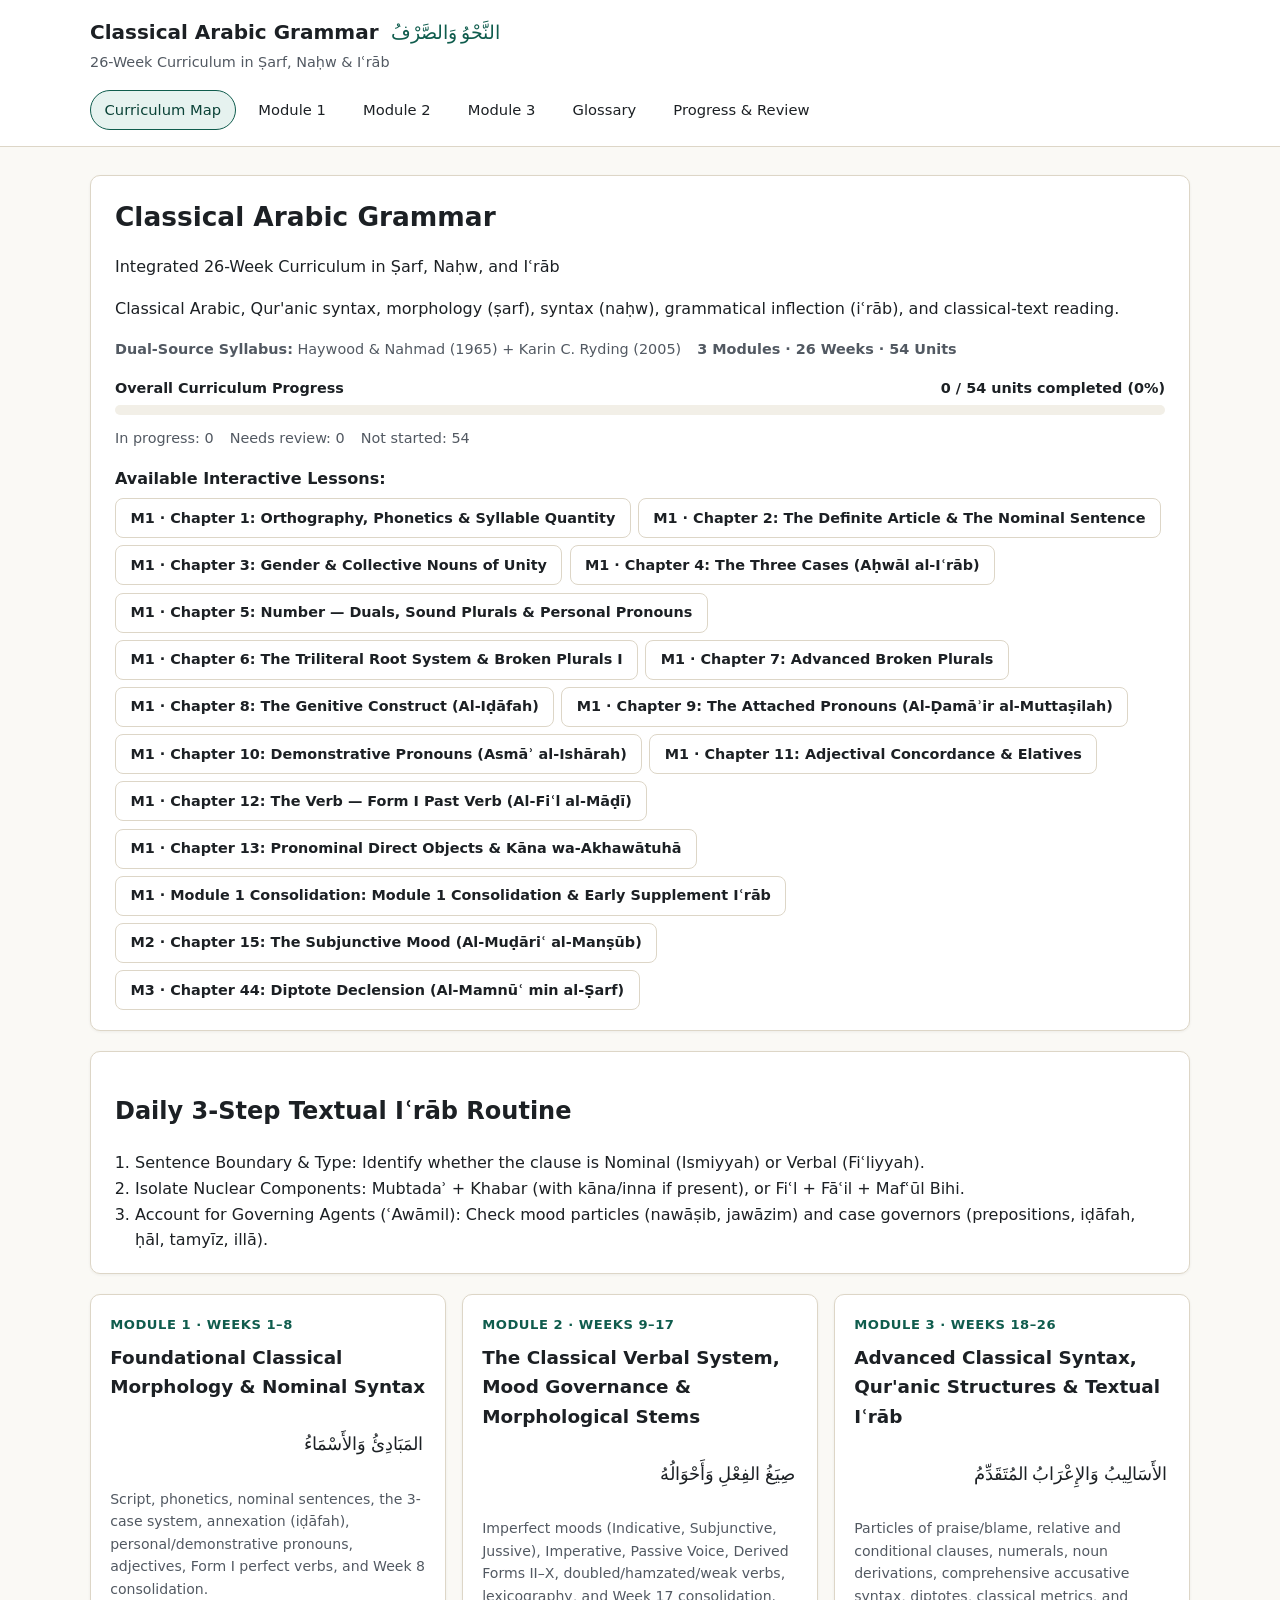
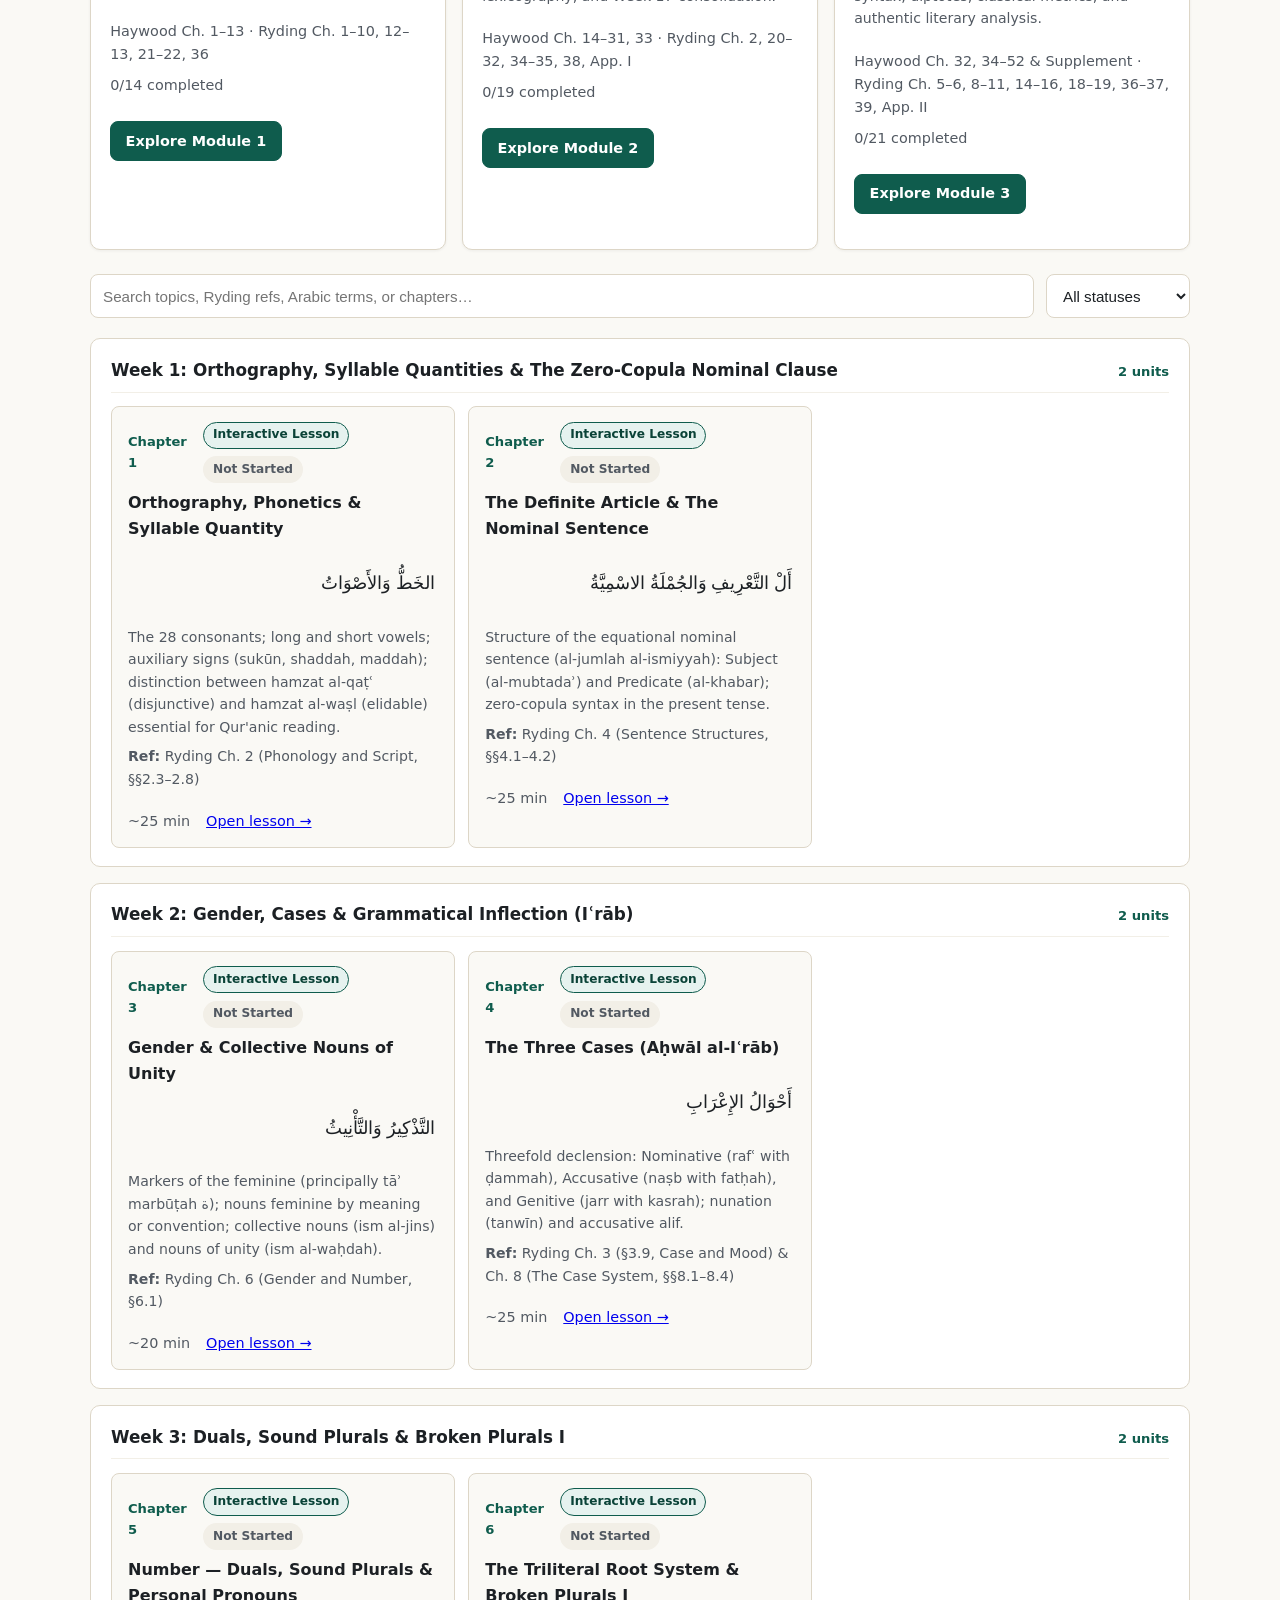
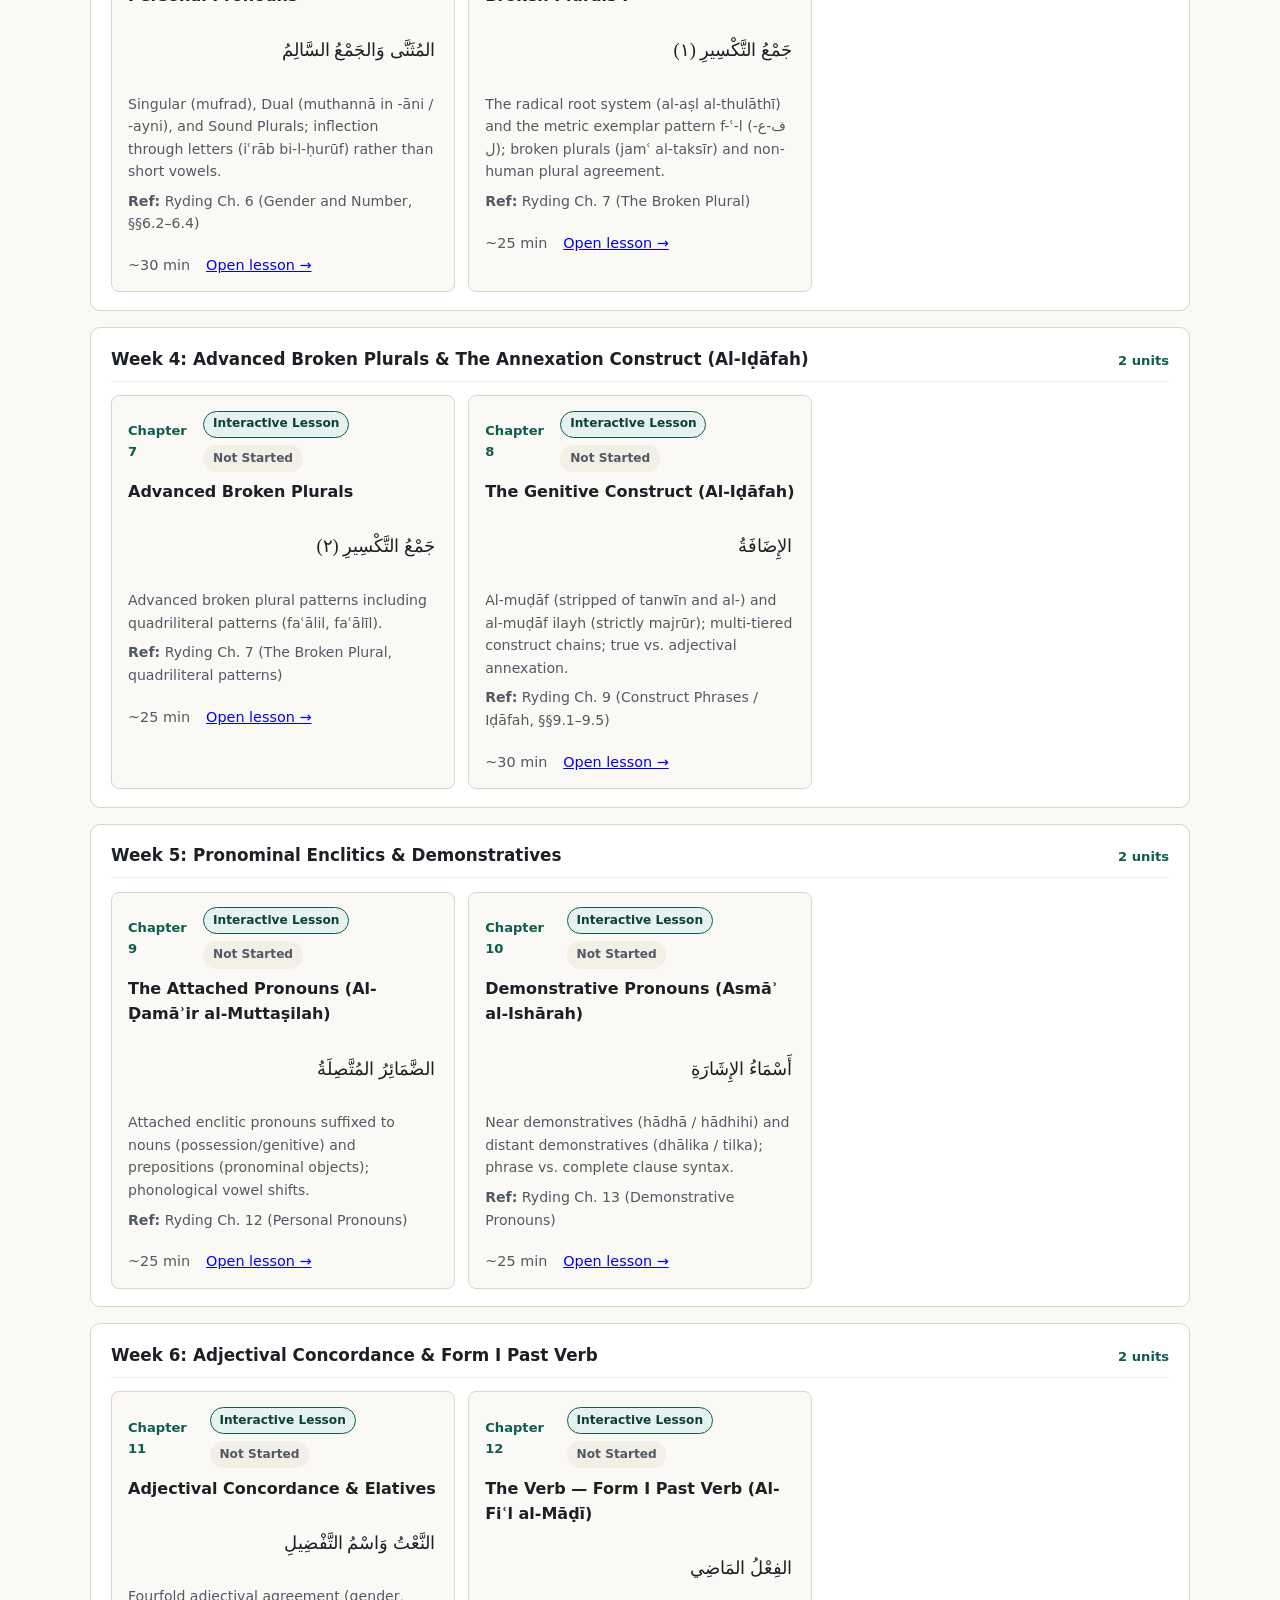
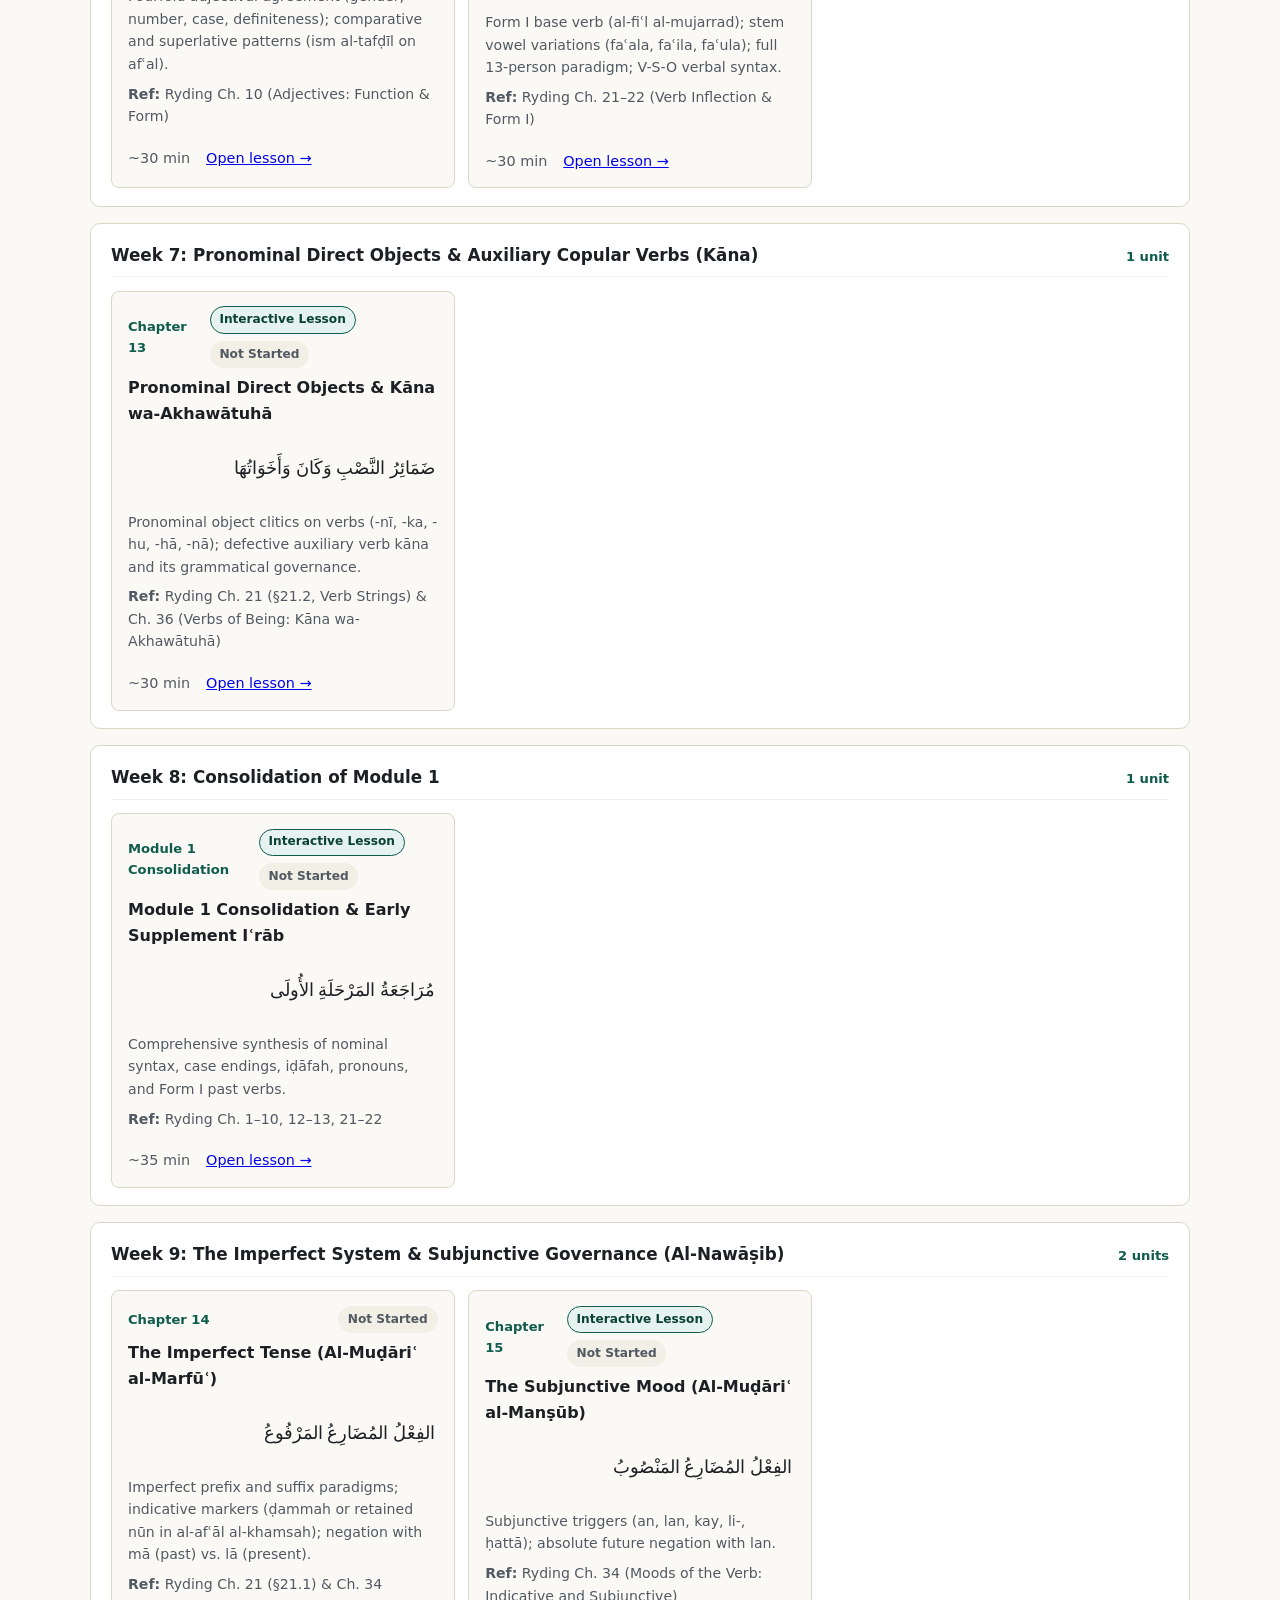
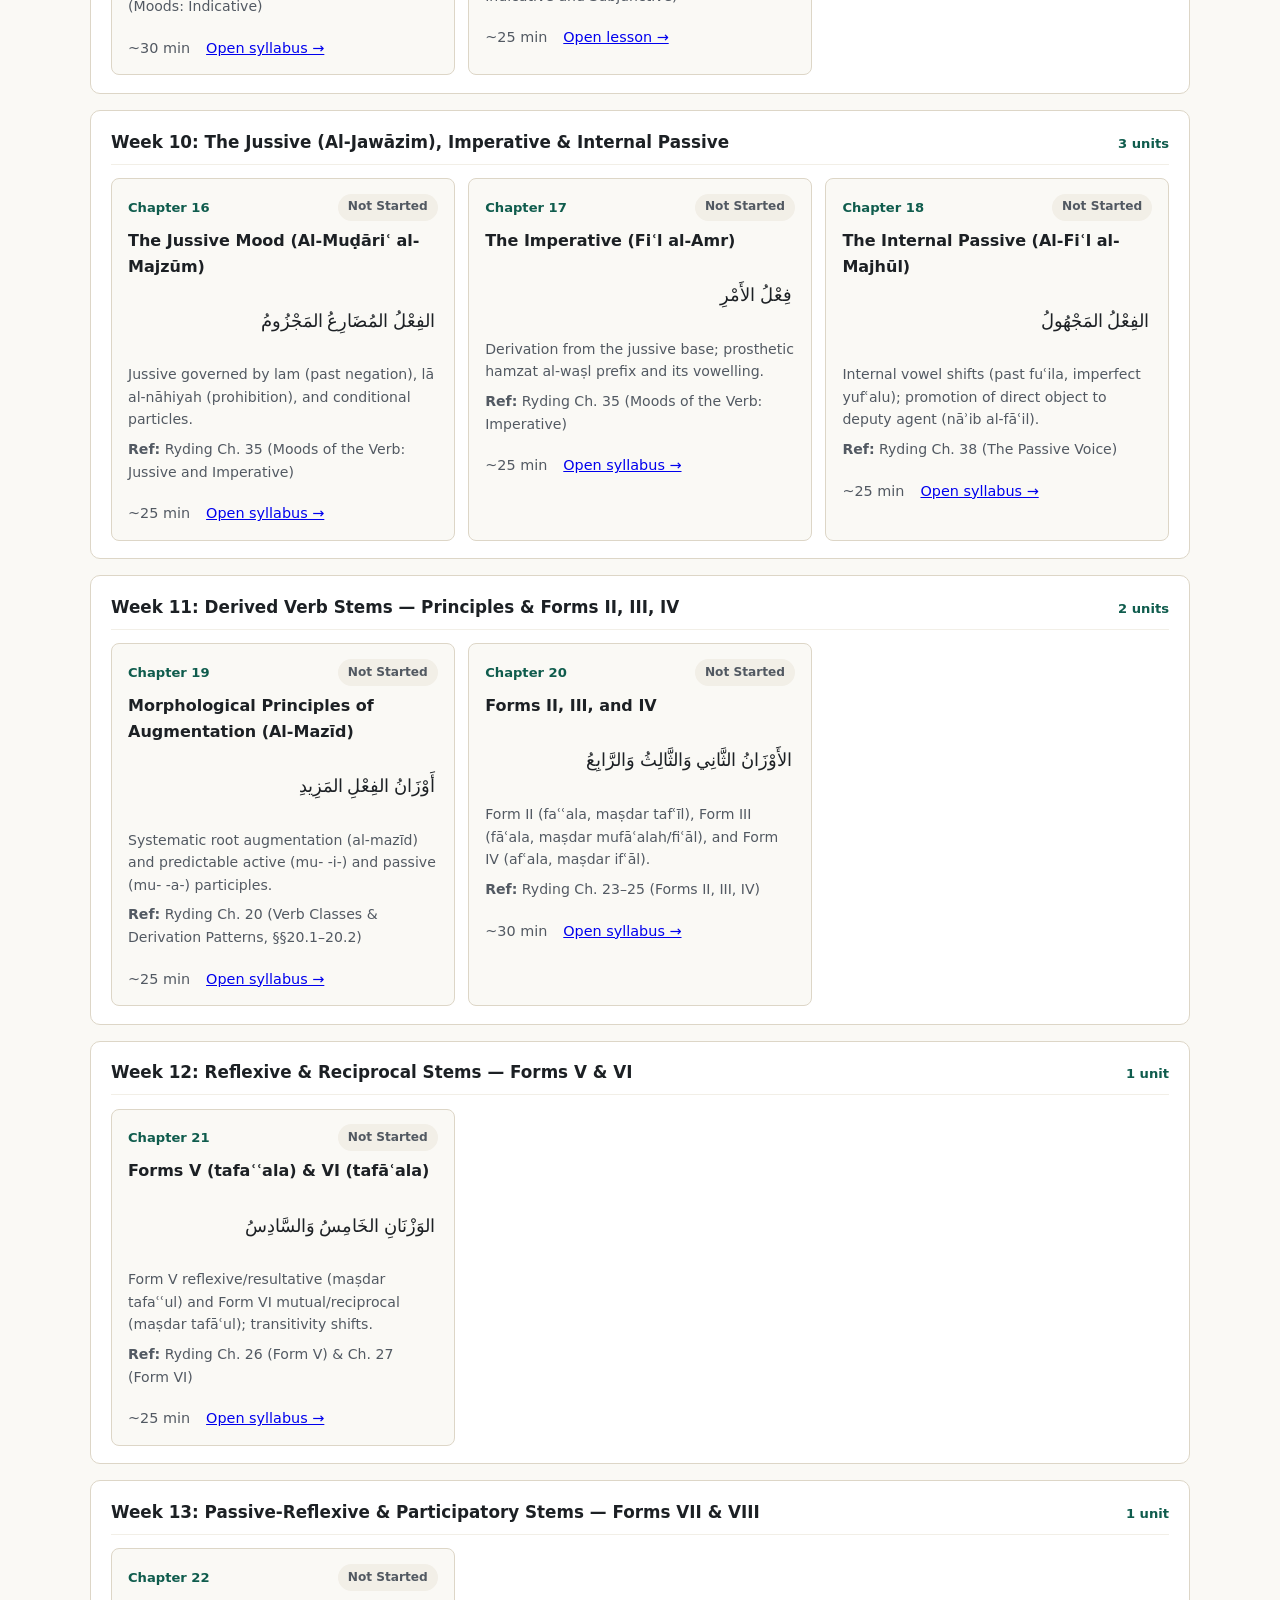
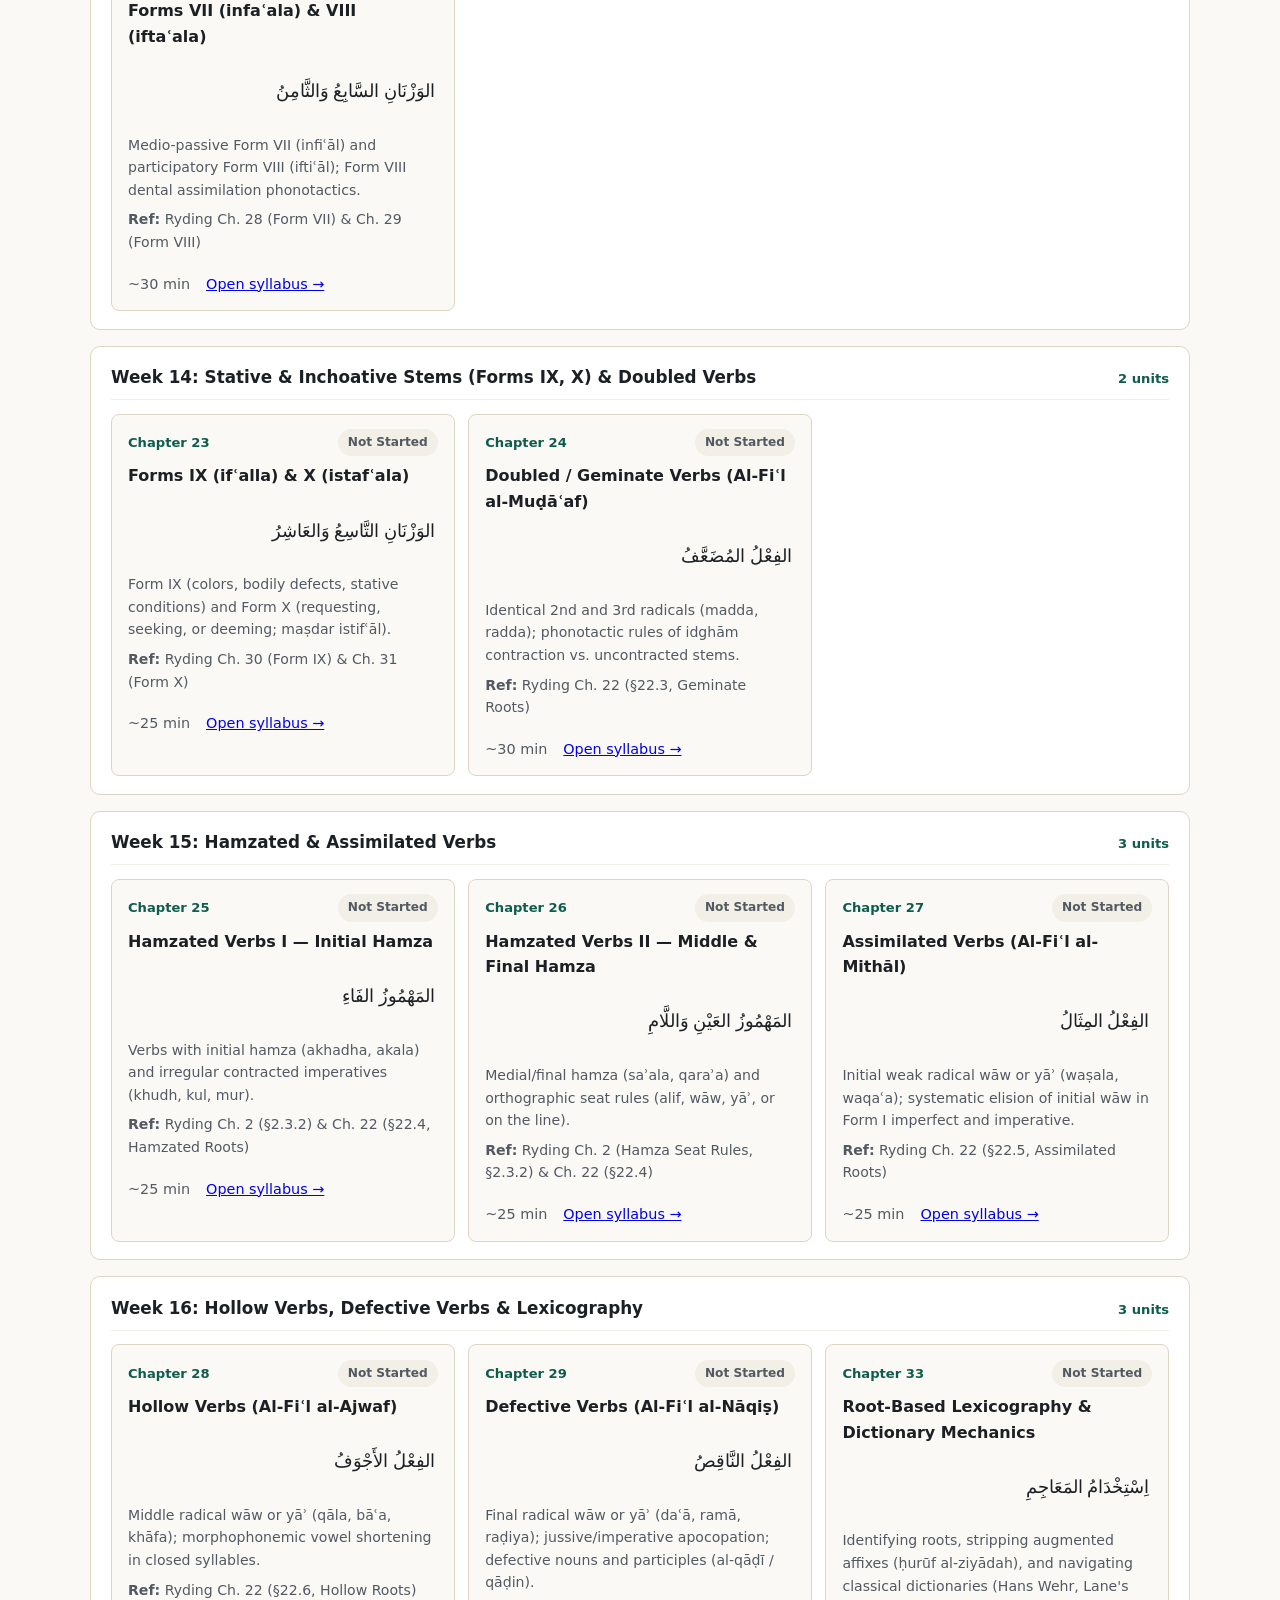
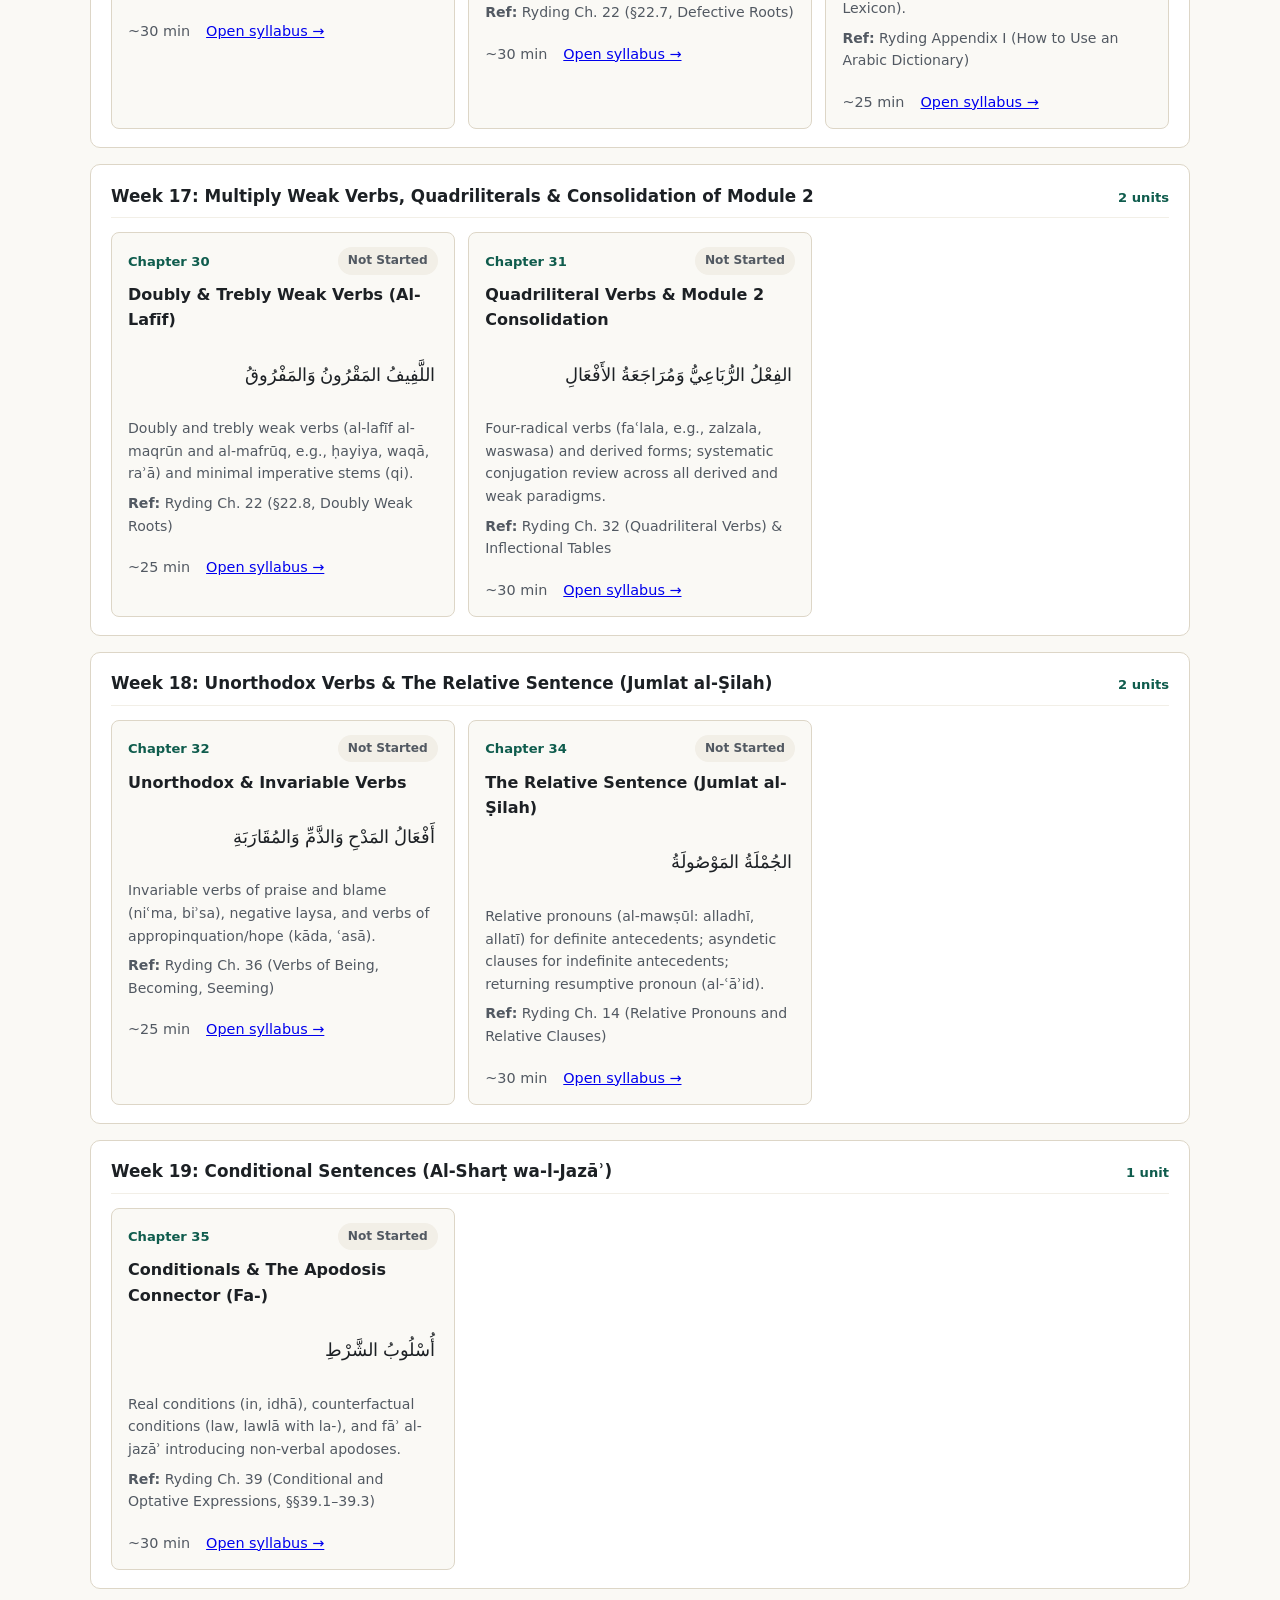
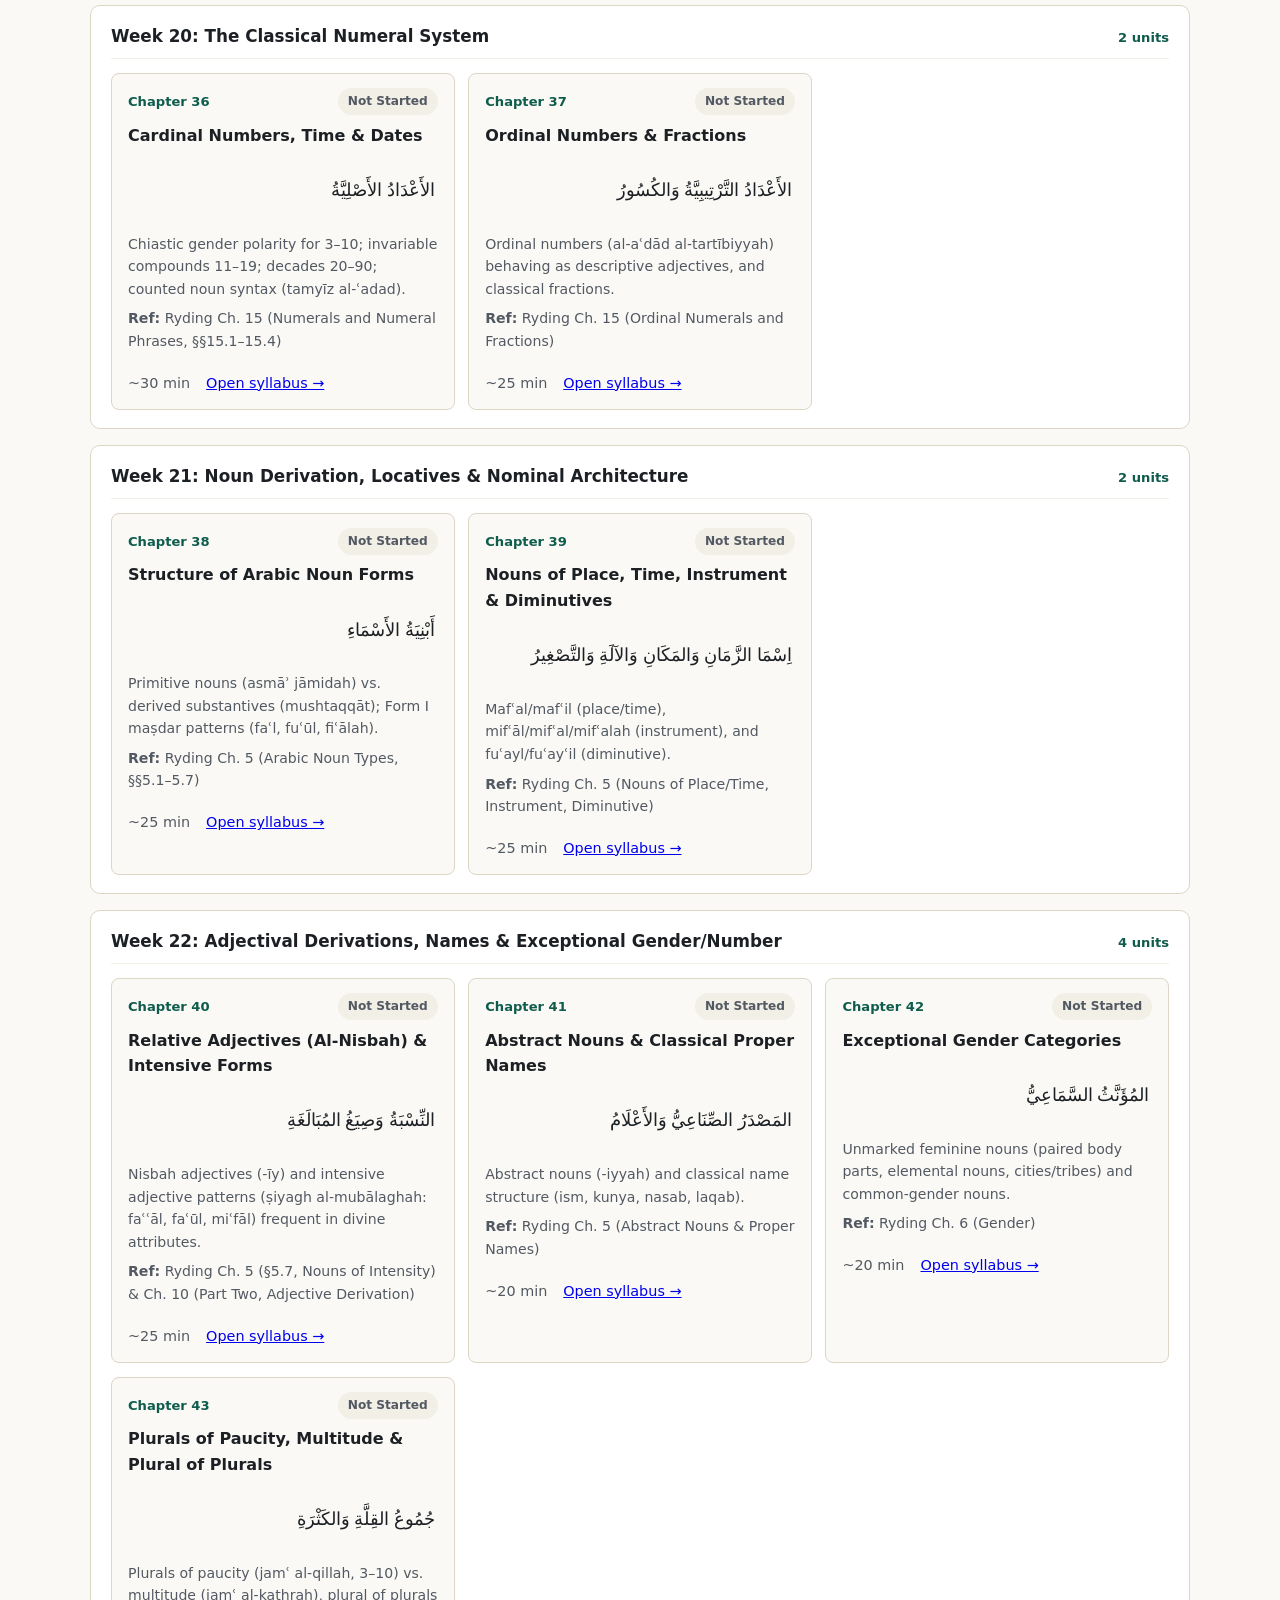
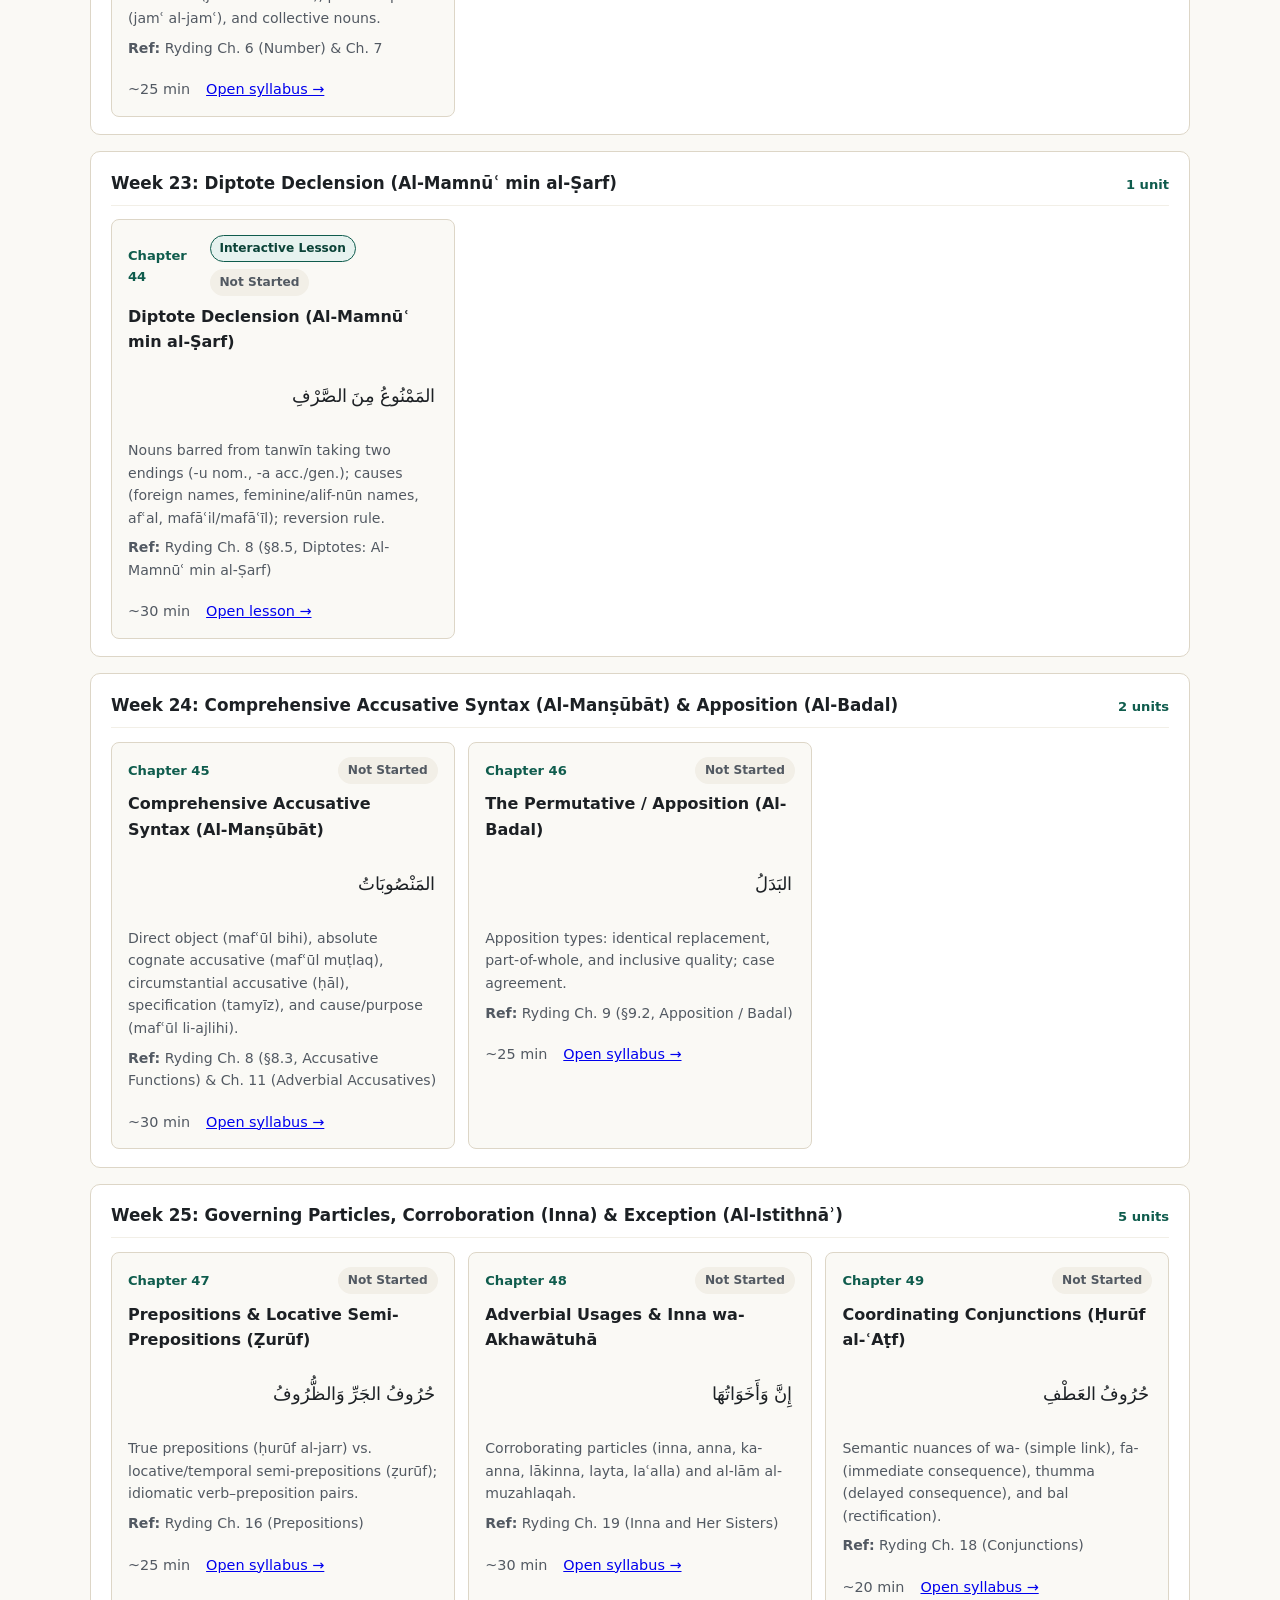
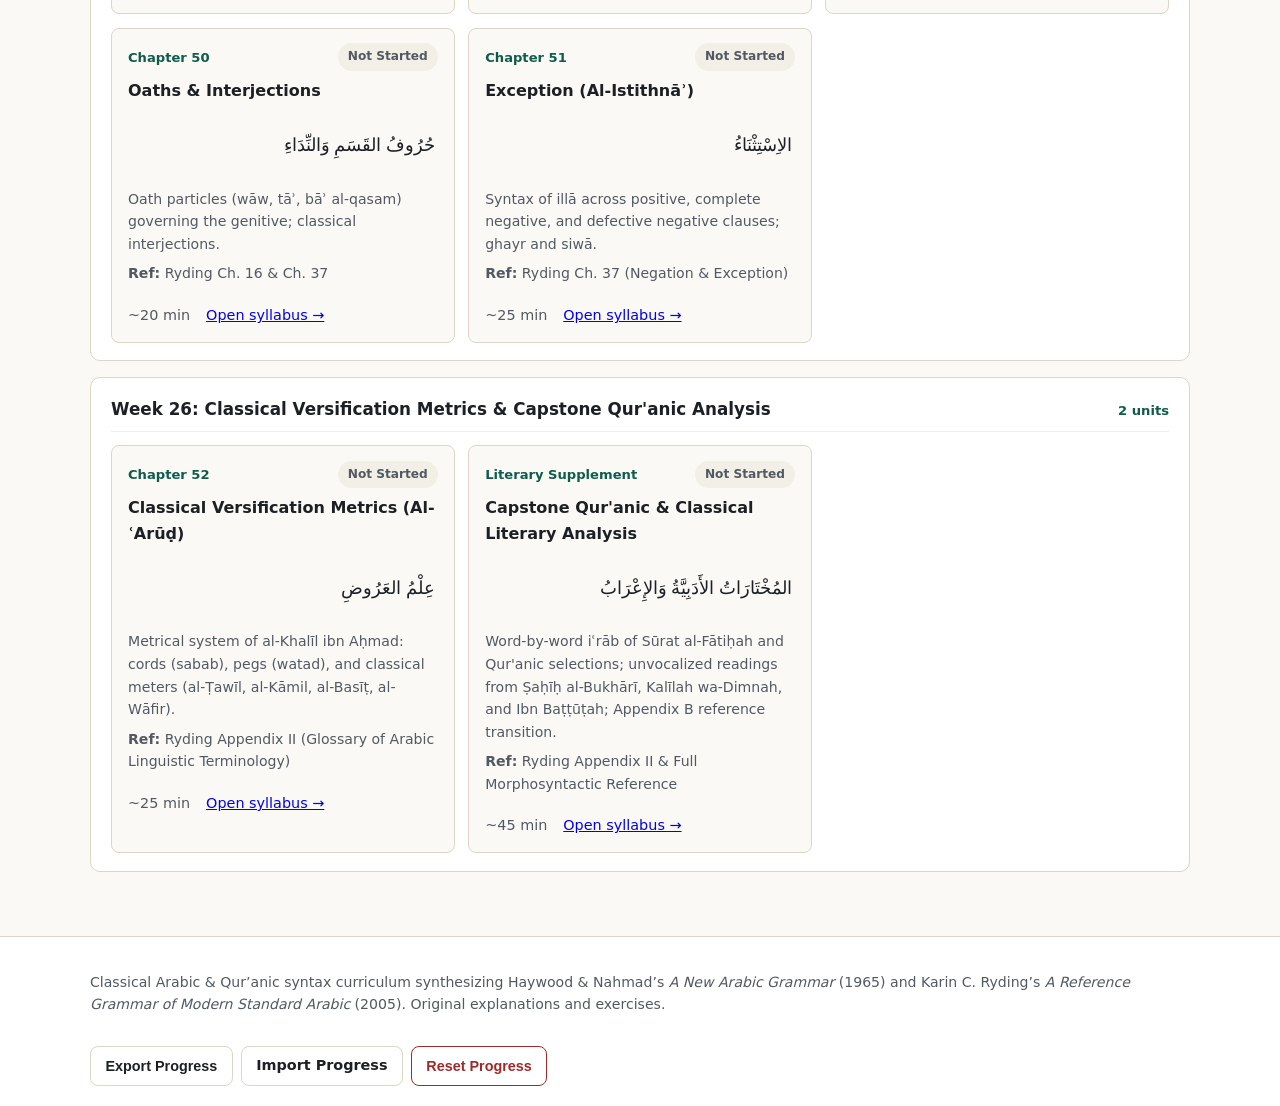
==== index.html @ e560b9fe "Initial Classical Arabic Grammar app (Phases 0-4 + Module 1 content)" ====
<!DOCTYPE html>
<html lang="en" dir="ltr">
<head>
  <meta charset="UTF-8">
  <meta name="viewport" content="width=device-width, initial-scale=1.0">
  <title>Classical Arabic Grammar — 26-Week Curriculum</title>
  <meta name="description" content="Self-paced Classical Arabic grammar curriculum in Ṣarf, Naḥw, and Iʿrāb.">
  <link rel="stylesheet" href="./css/main.css">
  <link rel="stylesheet" href="./css/arabic.css">
  <link rel="stylesheet" href="./css/responsive.css">
</head>
<body>
  <a class="skip-link" href="#main-content">Skip to main content</a>

  <header class="site-header">
    <div class="container header-inner">
      <div class="brand">
        <a href="#/" class="brand-link">
          <span class="brand-title">Classical Arabic Grammar</span>
          <span class="brand-ar" lang="ar" dir="rtl">النَّحْوُ وَالصَّرْفُ</span>
        </a>
        <p class="brand-subtitle">26-Week Curriculum in Ṣarf, Naḥw &amp; Iʿrāb</p>
      </div>

      <nav class="site-nav" aria-label="Primary navigation">
        <a href="#/" class="nav-link" data-nav="home">Curriculum Map</a>
        <a href="#/module/module-1" class="nav-link" data-nav="module-1">Module 1</a>
        <a href="#/module/module-2" class="nav-link" data-nav="module-2">Module 2</a>
        <a href="#/module/module-3" class="nav-link" data-nav="module-3">Module 3</a>
        <a href="#/glossary" class="nav-link" data-nav="glossary">Glossary</a>
        <a href="#/progress" class="nav-link" data-nav="progress">Progress &amp; Review</a>
      </nav>
    </div>
  </header>

  <main id="main-content" class="container main-content" tabindex="-1">
    <div id="app-root" aria-live="polite">
      <p class="loading-state">Loading curriculum…</p>
    </div>
  </main>

  <footer class="site-footer">
    <div class="container footer-inner">
      <p>
        Classical Arabic &amp; Qur’anic syntax curriculum synthesizing Haywood &amp; Nahmad’s
        <em>A New Arabic Grammar</em> (1965) and Karin C. Ryding’s
        <em>A Reference Grammar of Modern Standard Arabic</em> (2005). Original explanations and exercises.
      </p>
      <div class="footer-actions">
        <button type="button" id="export-progress-btn" class="btn btn-secondary">Export Progress</button>
        <label class="btn btn-secondary file-label">
          Import Progress
          <input type="file" id="import-progress-input" accept="application/json" hidden>
        </label>
        <button type="button" id="reset-progress-btn" class="btn btn-danger-outline">Reset Progress</button>
      </div>
    </div>
  </footer>

  <script type="module" src="./js/app.js"></script>
</body>
</html>
---- css/main.css ----
:root {
  --bg: #faf9f5;
  --surface: #ffffff;
  --surface-muted: #f2efe7;
  --text: #1c2024;
  --text-muted: #525962;
  --border: #ddd6c7;
  --accent: #0f5c4d;
  --accent-strong: #0a4237;
  --accent-soft: #e6f2ef;
  --warn: #8a5300;
  --warn-soft: #fef3dc;
  --danger: #9e2a2b;
  --danger-soft: #fbeaea;
  --radius: 10px;
  --shadow: 0 1px 3px rgba(28, 32, 36, 0.06);
  --font-sans: system-ui, -apple-system, "Segoe UI", Roboto, "Helvetica Neue", Arial, sans-serif;
}

*,
*::before,
*::after {
  box-sizing: border-box;
}

body {
  margin: 0;
  font-family: var(--font-sans);
  background: var(--bg);
  color: var(--text);
  line-height: 1.6;
}

.skip-link {
  position: absolute;
  inset-inline-start: -9999px;
  top: 0;
  background: var(--accent);
  color: #fff;
  padding: 0.6rem 1rem;
  z-index: 100;
}

.skip-link:focus {
  inset-inline-start: 0.75rem;
  top: 0.75rem;
}

:focus-visible {
  outline: 3px solid var(--accent);
  outline-offset: 2px;
}

.container {
  width: min(1100px, 100% - 2rem);
  margin-inline: auto;
}

.site-header {
  background: var(--surface);
  border-bottom: 1px solid var(--border);
  padding-block: 1rem;
}

.header-inner {
  display: flex;
  flex-wrap: wrap;
  align-items: center;
  justify-content: space-between;
  gap: 1rem;
}

.brand-link {
  display: inline-flex;
  align-items: baseline;
  gap: 0.75rem;
  text-decoration: none;
  color: inherit;
}

.brand-title {
  font-size: 1.25rem;
  font-weight: 700;
}

.brand-subtitle {
  margin: 0.15rem 0 0;
  font-size: 0.9rem;
  color: var(--text-muted);
}

.site-nav {
  display: flex;
  flex-wrap: wrap;
  gap: 0.5rem;
}

.nav-link {
  text-decoration: none;
  color: var(--text);
  padding: 0.45rem 0.85rem;
  border-radius: 999px;
  font-size: 0.92rem;
  font-weight: 500;
  border: 1px solid transparent;
}

.nav-link:hover {
  background: var(--surface-muted);
}

.nav-link.is-active {
  background: var(--accent-soft);
  color: var(--accent-strong);
  border-color: var(--accent);
}

.main-content {
  padding-block: 1.75rem 3rem;
  min-height: 70vh;
}

.panel {
  background: var(--surface);
  border: 1px solid var(--border);
  border-radius: var(--radius);
  padding: 1.25rem 1.5rem;
  box-shadow: var(--shadow);
  margin-bottom: 1.25rem;
}

.hero-panel h1 {
  margin-top: 0;
  margin-bottom: 0.35rem;
  font-size: 1.65rem;
}

.meta-row {
  display: flex;
  flex-wrap: wrap;
  gap: 0.5rem 1rem;
  font-size: 0.9rem;
  color: var(--text-muted);
  margin-top: 0.75rem;
}

.progress-bar-wrap {
  margin-top: 1rem;
}

.progress-label {
  display: flex;
  justify-content: space-between;
  font-size: 0.9rem;
  font-weight: 600;
  margin-bottom: 0.35rem;
}

.progress-track {
  height: 10px;
  background: var(--surface-muted);
  border-radius: 999px;
  overflow: hidden;
}

.progress-fill {
  height: 100%;
  background: var(--accent);
  width: 0%;
  transition: width 0.25s ease;
}

.filter-bar {
  display: flex;
  flex-wrap: wrap;
  gap: 0.75rem;
  align-items: center;
  margin-bottom: 1.25rem;
}

.search-input,
.select-input {
  padding: 0.5rem 0.75rem;
  border: 1px solid var(--border);
  border-radius: 8px;
  background: var(--surface);
  color: var(--text);
  font-size: 0.95rem;
  min-height: 44px;
}

.search-input {
  flex: 1 1 240px;
}

.modules-grid {
  display: grid;
  grid-template-columns: repeat(3, 1fr);
  gap: 1rem;
  margin-bottom: 1.5rem;
}

.module-card {
  background: var(--surface);
  border: 1px solid var(--border);
  border-radius: var(--radius);
  padding: 1.2rem;
  box-shadow: var(--shadow);
  display: flex;
  flex-direction: column;
  gap: 0.5rem;
}

.module-card h2 {
  margin: 0;
  font-size: 1.15rem;
}

.module-kicker {
  font-size: 0.82rem;
  font-weight: 700;
  text-transform: uppercase;
  letter-spacing: 0.04em;
  color: var(--accent);
}

.week-section {
  background: var(--surface);
  border: 1px solid var(--border);
  border-radius: var(--radius);
  padding: 1.1rem 1.25rem;
  margin-bottom: 1rem;
}

.week-header {
  display: flex;
  flex-wrap: wrap;
  justify-content: space-between;
  align-items: baseline;
  gap: 0.5rem;
  border-bottom: 1px solid var(--surface-muted);
  padding-bottom: 0.5rem;
  margin-bottom: 0.85rem;
}

.week-header h3 {
  margin: 0;
  font-size: 1.05rem;
}

.chapters-list {
  display: grid;
  grid-template-columns: repeat(auto-fill, minmax(280px, 1fr));
  gap: 0.85rem;
}

.chapter-card {
  border: 1px solid var(--border);
  border-radius: 8px;
  padding: 0.9rem 1rem;
  background: var(--bg);
  display: flex;
  flex-direction: column;
  gap: 0.45rem;
}

.chapter-card-top {
  display: flex;
  justify-content: space-between;
  align-items: center;
  gap: 0.5rem;
}

.chapter-num {
  font-size: 0.82rem;
  font-weight: 700;
  color: var(--accent);
}

.chapter-title {
  margin: 0;
  font-size: 1rem;
  font-weight: 600;
}

.chapter-title a {
  color: inherit;
  text-decoration: none;
}

.chapter-title a:hover {
  text-decoration: underline;
}

.chapter-focus {
  margin: 0;
  font-size: 0.88rem;
  color: var(--text-muted);
}

.badge {
  display: inline-block;
  font-size: 0.76rem;
  font-weight: 600;
  padding: 0.18rem 0.55rem;
  border-radius: 999px;
  border: 1px solid transparent;
}

.badge-not-started {
  background: var(--surface-muted);
  color: var(--text-muted);
}

.badge-in-progress {
  background: var(--warn-soft);
  color: var(--warn);
}

.badge-completed {
  background: var(--accent-soft);
  color: var(--accent-strong);
}

.badge-needs-review {
  background: var(--danger-soft);
  color: var(--danger);
}

.badge-pending {
  background: var(--warn-soft);
  color: var(--warn);
}

.badge-lesson {
  background: var(--accent-soft);
  color: var(--accent-strong);
  border-color: var(--accent);
}

.lesson-shell {
  display: grid;
  gap: 1rem;
}

.lesson-block h2,
.lesson-block h3 {
  margin-top: 0;
  margin-bottom: 0.45rem;
}

.rule-card {
  border: 1px solid var(--accent);
  border-inline-start: 4px solid var(--accent);
  background: var(--accent-soft);
  border-radius: 8px;
  padding: 0.9rem 1rem;
}

.rule-card p {
  margin: 0.4rem 0 0;
}

.example-card {
  border: 1px solid var(--border);
  background: var(--bg);
  border-radius: 8px;
  padding: 0.95rem 1rem;
}

.reveal-controls {
  display: flex;
  flex-wrap: wrap;
  gap: 0.5rem;
  margin-top: 0.5rem;
}

.reveal-panel {
  margin-top: 0.65rem;
  padding: 0.65rem 0.85rem;
  background: var(--surface);
  border: 1px solid var(--border);
  border-radius: 6px;
}

.reveal-panel p {
  margin: 0.25rem 0;
}

.callout {
  padding: 0.85rem 1rem;
  border-radius: 8px;
  border-inline-start: 4px solid var(--accent);
  background: var(--surface-muted);
}

.callout-warning {
  border-inline-start-color: var(--warn);
  background: var(--warn-soft);
}

.callout h3,
.callout h4 {
  margin: 0 0 0.3rem;
}

.callout p {
  margin: 0;
}

.table-wrap {
  overflow-x: auto;
}

.grammar-table {
  width: 100%;
  border-collapse: collapse;
  font-size: 0.94rem;
}

.grammar-table th,
.grammar-table td {
  border: 1px solid var(--border);
  padding: 0.55rem 0.7rem;
  text-align: start;
}

.grammar-table th {
  background: var(--surface-muted);
  font-weight: 600;
}

.table-ar {
  font-family: var(--font-arabic);
  font-size: 1.25rem;
  line-height: 1.8;
}

.glossary-grid {
  display: grid;
  grid-template-columns: repeat(auto-fill, minmax(300px, 1fr));
  gap: 1rem;
}

.exercise-card {
  border: 1px solid var(--border);
  border-radius: 8px;
  padding: 1rem;
  background: var(--bg);
  display: grid;
  gap: 0.65rem;
}

.choices-list {
  display: grid;
  gap: 0.45rem;
}

.choice-item {
  display: flex;
  align-items: center;
  gap: 0.6rem;
  padding: 0.55rem 0.75rem;
  border: 1px solid var(--border);
  border-radius: 8px;
  background: var(--surface);
  cursor: pointer;
  min-height: 44px;
}

.choice-item:has(input:checked) {
  border-color: var(--accent);
  background: var(--accent-soft);
}

.matching-grid {
  display: grid;
  gap: 0.55rem;
}

.matching-row {
  display: flex;
  flex-wrap: wrap;
  align-items: center;
  justify-content: space-between;
  gap: 0.6rem;
  padding: 0.5rem 0.75rem;
  background: var(--surface);
  border: 1px solid var(--border);
  border-radius: 8px;
}

.matching-left {
  font-weight: 600;
  font-size: 1.1rem;
}

.word-order-wrap {
  display: grid;
  gap: 0.65rem;
}

.word-order-zone,
.word-order-bank {
  display: flex;
  flex-wrap: wrap;
  gap: 0.5rem;
  min-height: 52px;
  padding: 0.65rem;
  border-radius: 8px;
  border: 1px dashed var(--border);
  background: var(--surface);
  align-items: center;
}

.token-chip {
  font-family: var(--font-arabic);
  font-size: 1.35rem;
  line-height: 1.6;
  padding: 0.3rem 0.85rem;
  border-radius: 8px;
  border: 1px solid var(--accent);
  background: var(--surface);
  color: var(--text);
  cursor: pointer;
  min-height: 44px;
}

.token-chosen {
  background: var(--accent-soft);
  color: var(--accent-strong);
}

.feedback-box {
  padding: 0.85rem 1rem;
  border-radius: 8px;
  border: 1px solid var(--border);
}

.feedback-correct {
  background: var(--accent-soft);
  border-inline-start: 4px solid var(--accent);
}

.feedback-incorrect {
  background: var(--danger-soft);
  border-inline-start: 4px solid var(--danger);
}

.feedback-status {
  margin: 0 0 0.35rem;
}

.review-list {
  list-style: none;
  margin: 0.75rem 0 0;
  padding: 0;
  display: grid;
  gap: 0.65rem;
}

.review-item {
  display: flex;
  flex-wrap: wrap;
  align-items: center;
  justify-content: space-between;
  gap: 0.75rem;
  padding: 0.75rem 1rem;
  border: 1px solid var(--border);
  border-radius: 8px;
  background: var(--bg);
}

.btn {
  display: inline-flex;
  align-items: center;
  justify-content: center;
  gap: 0.4rem;
  min-height: 40px;
  padding: 0.45rem 0.9rem;
  border-radius: 8px;
  font-size: 0.9rem;
  font-weight: 600;
  cursor: pointer;
  text-decoration: none;
  border: 1px solid var(--border);
  background: var(--surface);
  color: var(--text);
}

.btn-primary {
  background: var(--accent);
  color: #fff;
  border-color: var(--accent);
}

.btn-primary:hover {
  background: var(--accent-strong);
}

.btn-secondary:hover {
  background: var(--surface-muted);
}

.btn-danger-outline {
  color: var(--danger);
  border-color: var(--danger);
}

.btn-danger-outline:hover {
  background: var(--danger-soft);
}

.detail-grid {
  display: grid;
  gap: 1rem;
}

.rules-list {
  margin: 0.5rem 0 0;
  padding-inline-start: 1.25rem;
}

.prereq-list {
  display: flex;
  flex-wrap: wrap;
  gap: 0.45rem;
}

.notice {
  padding: 0.75rem 1rem;
  border-radius: 8px;
  border-inline-start: 4px solid var(--warn);
  background: var(--warn-soft);
  color: var(--text);
  font-size: 0.9rem;
  margin-bottom: 1rem;
}

.site-footer {
  border-top: 1px solid var(--border);
  background: var(--surface);
  padding-block: 1.25rem;
  font-size: 0.88rem;
  color: var(--text-muted);
}

.footer-inner {
  display: flex;
  flex-wrap: wrap;
  justify-content: space-between;
  align-items: center;
  gap: 1rem;
}

.footer-actions {
  display: flex;
  flex-wrap: wrap;
  gap: 0.5rem;
}

@media (prefers-reduced-motion: reduce) {
  .progress-fill {
    transition: none;
  }
}
---- css/arabic.css ----
:root {
  --font-arabic: "Amiri", "Noto Naskh Arabic", "Scheherazade New", "Traditional Arabic", serif;
}

[lang="ar"] {
  font-family: var(--font-arabic);
  direction: rtl;
  unicode-bidi: isolate;
}

.brand-ar {
  font-size: 1.2rem;
  color: var(--accent);
  line-height: 1.6;
}

.arabic-heading {
  font-size: 1.45rem;
  line-height: 2;
  color: var(--accent-strong);
  margin: 0.2rem 0 0;
}

.arabic-inline {
  font-size: 1.15em;
  line-height: 1.8;
  padding-inline: 0.15em;
}

.arabic-example {
  font-size: 1.55rem;
  line-height: 2.15;
  padding: 0.75rem 1rem;
  background: var(--surface-muted);
  border-inline-start: 4px solid var(--accent);
  border-radius: 6px;
  margin-block: 0.75rem;
}
---- css/responsive.css ----
@media (max-width: 900px) {
  .modules-grid {
    grid-template-columns: 1fr;
  }
}

@media (max-width: 640px) {
  .container {
    width: min(100% - 1.25rem, 1100px);
  }

  .panel {
    padding: 1rem;
  }

  .chapters-list {
    grid-template-columns: 1fr;
  }

  .site-nav {
    width: 100%;
  }

  .nav-link {
    flex: 1 1 auto;
    text-align: center;
  }
}
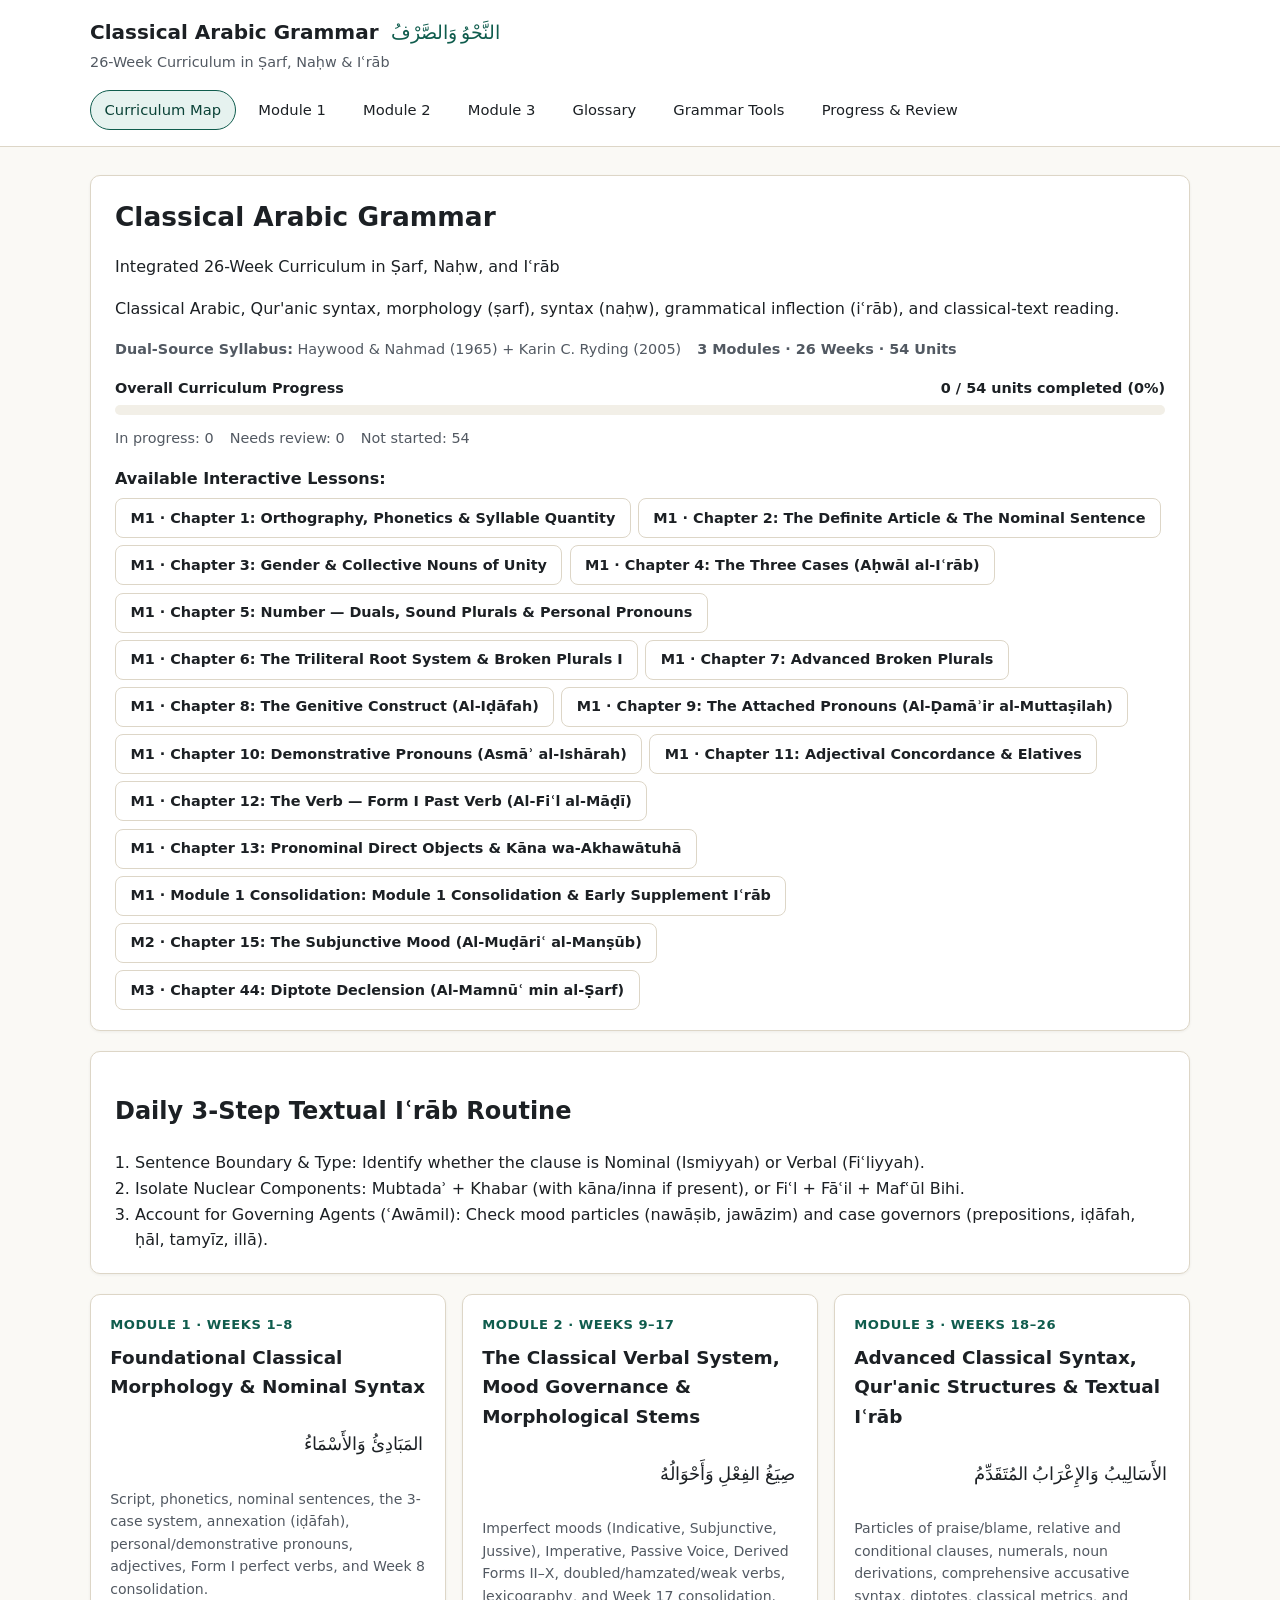
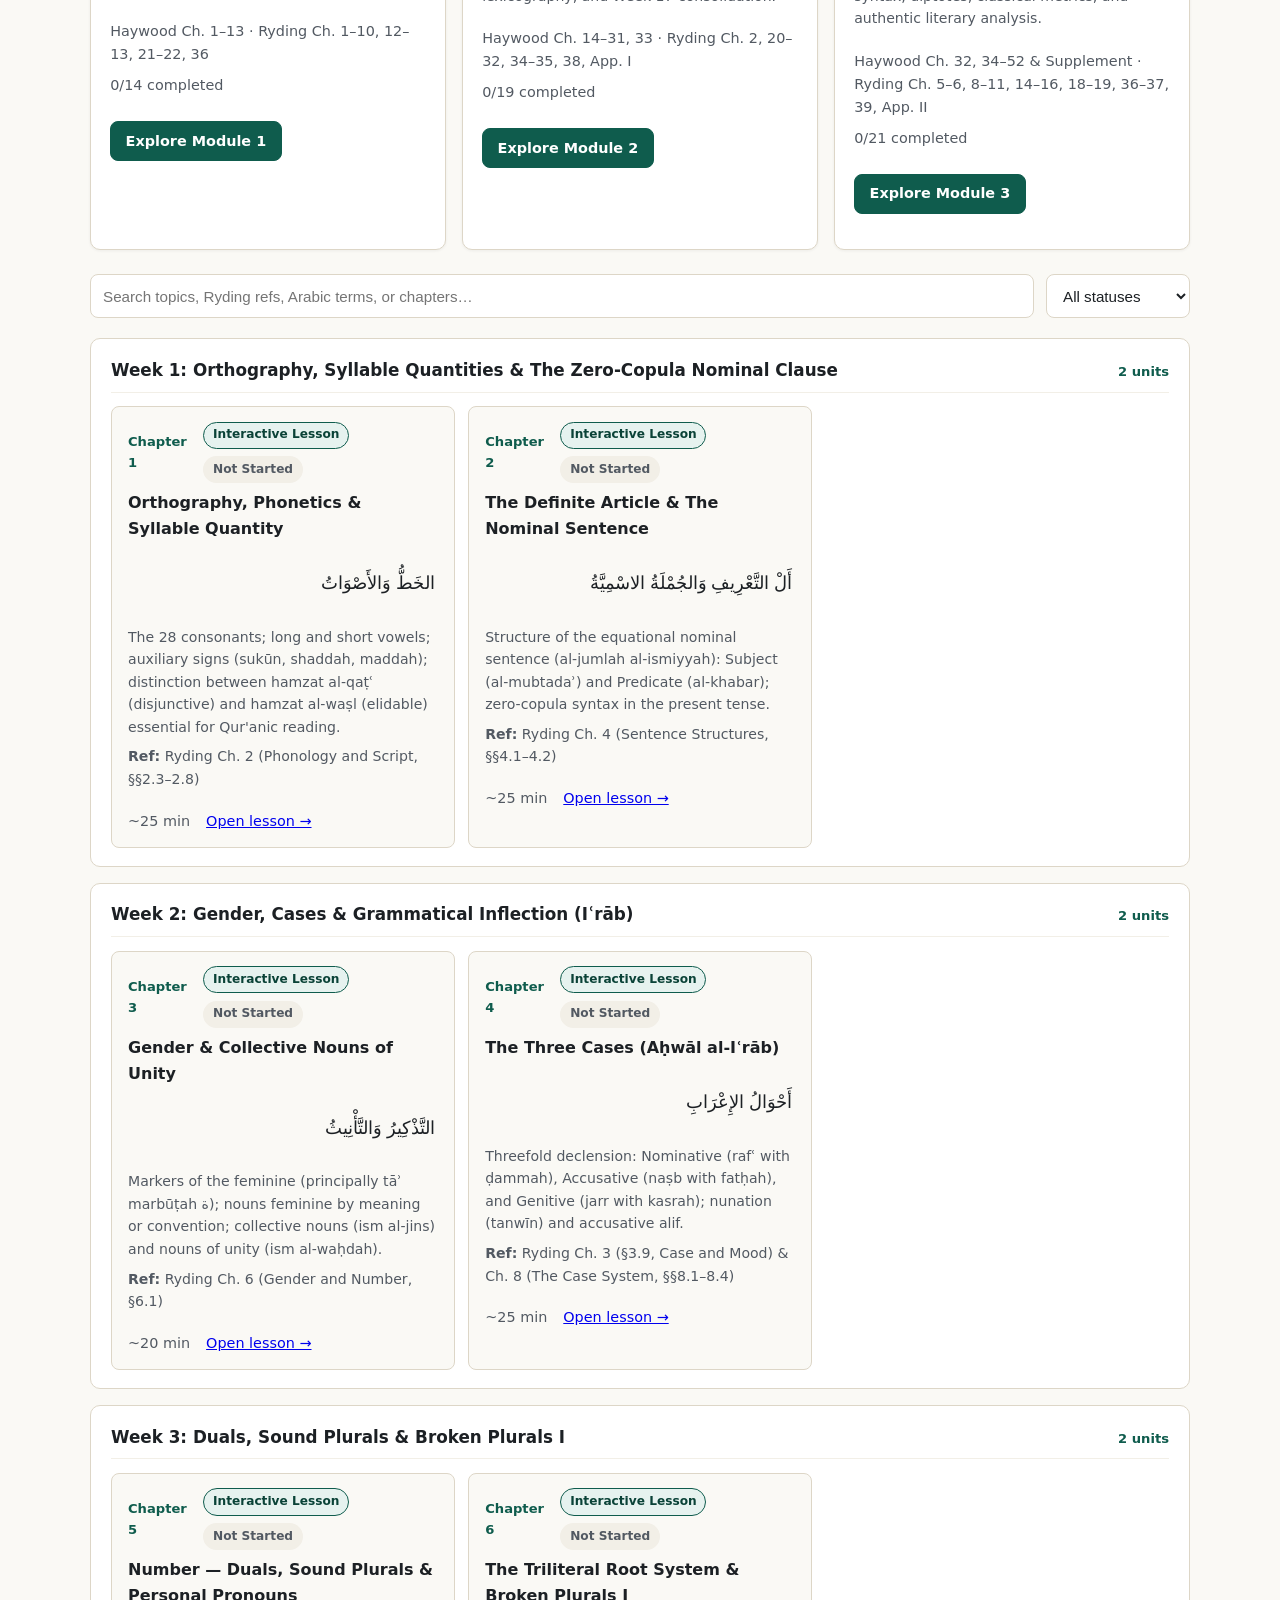
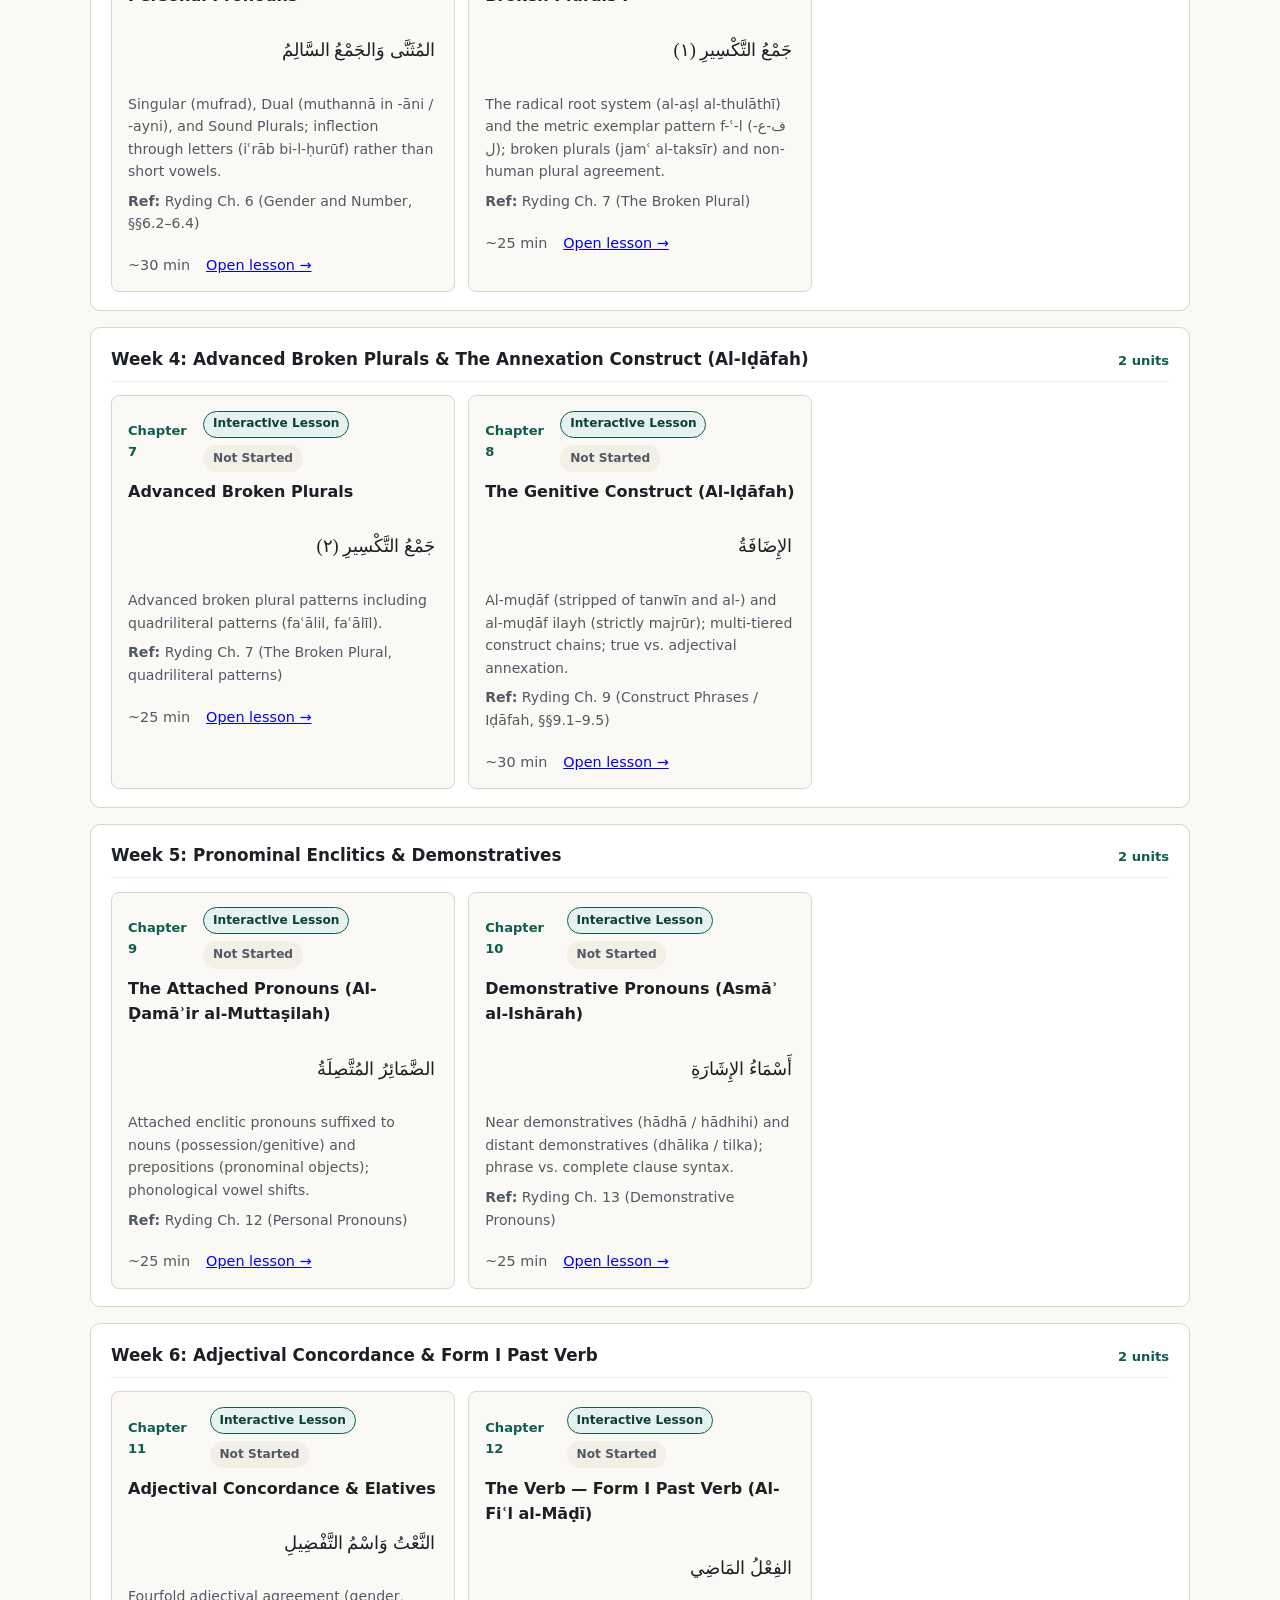
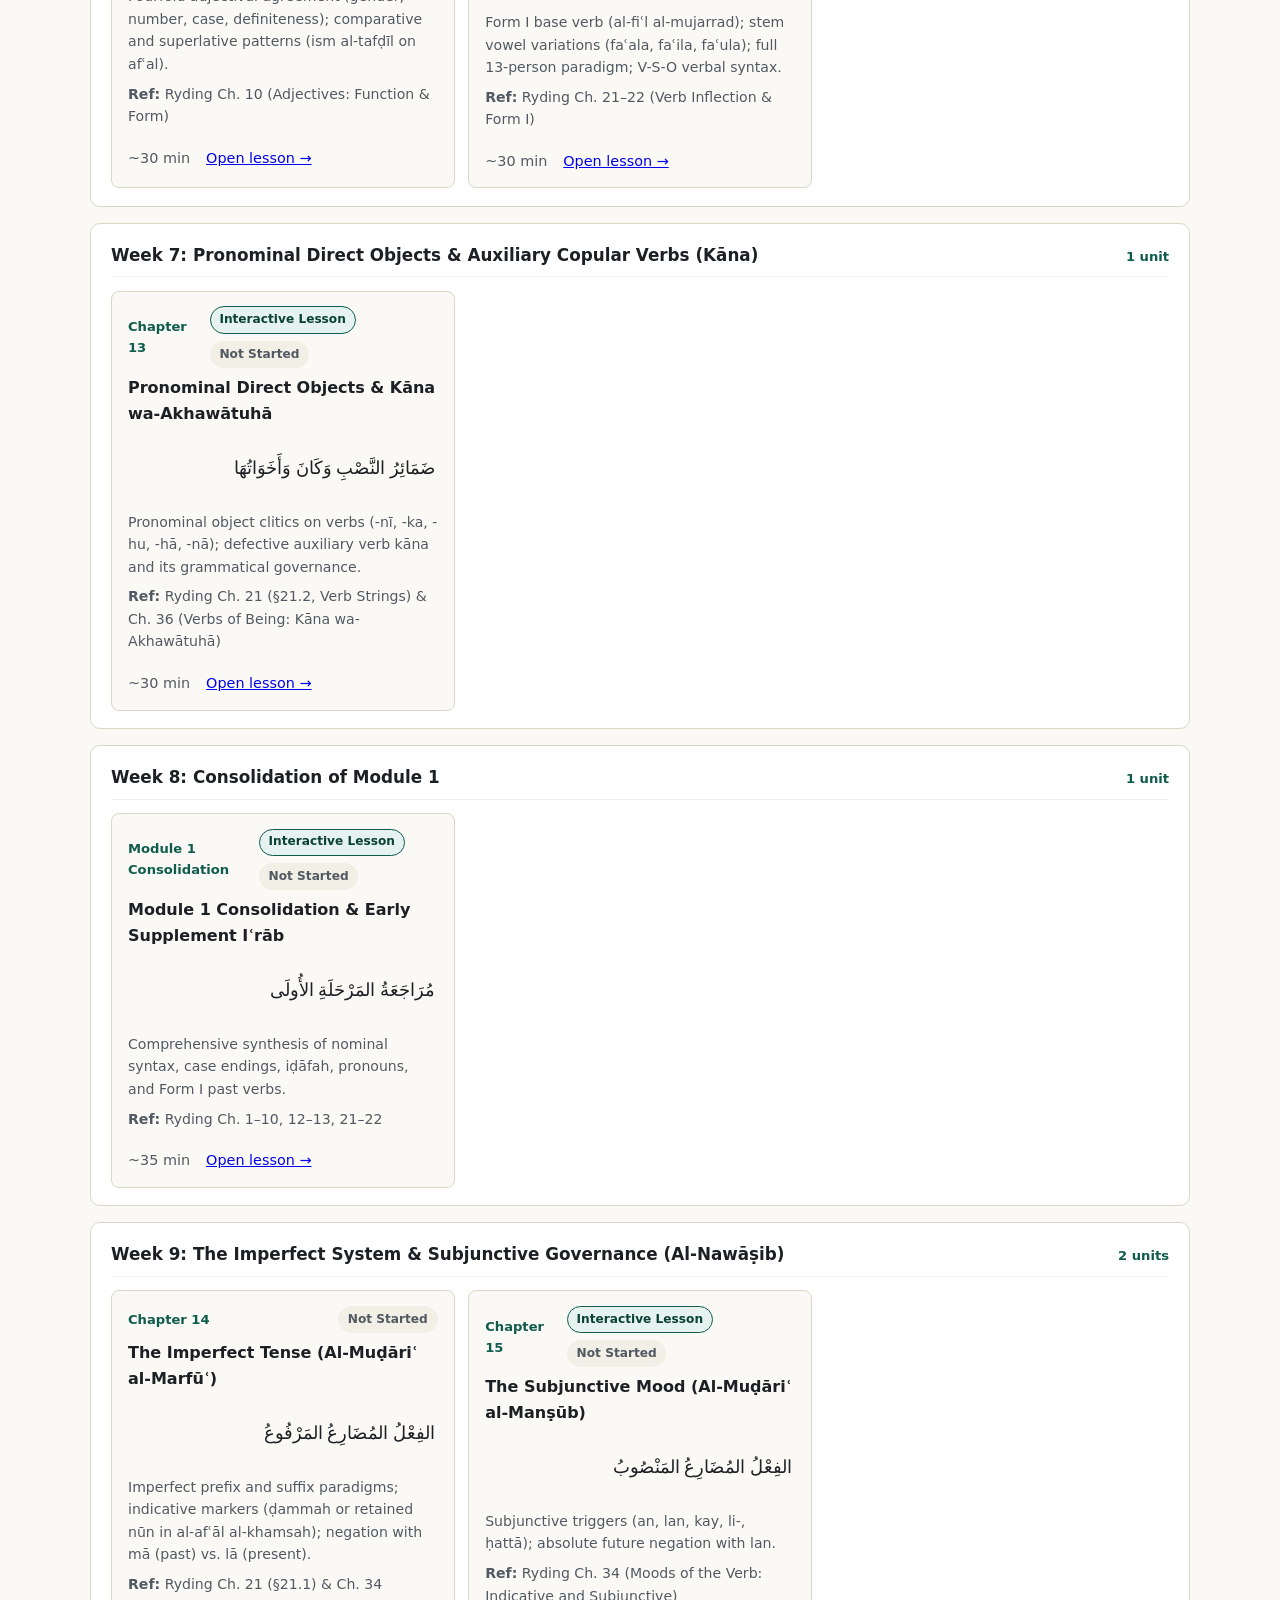
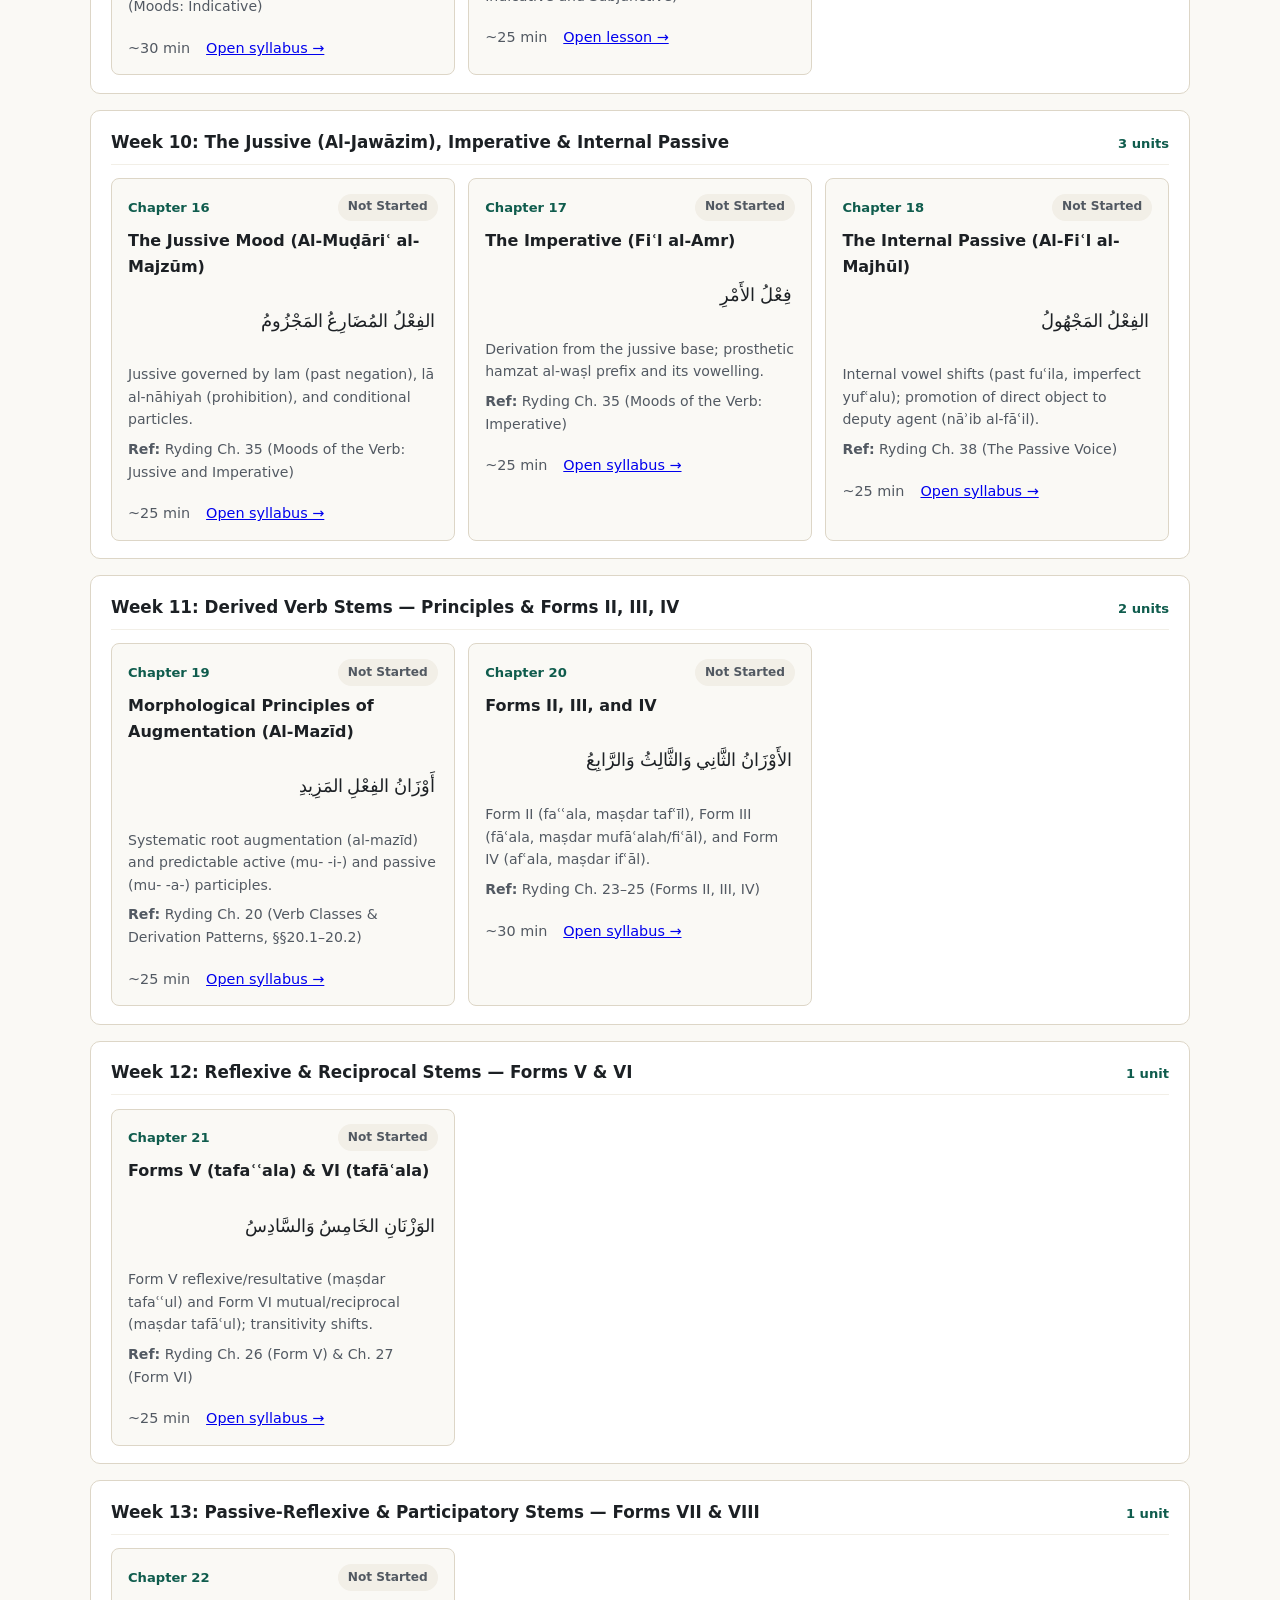
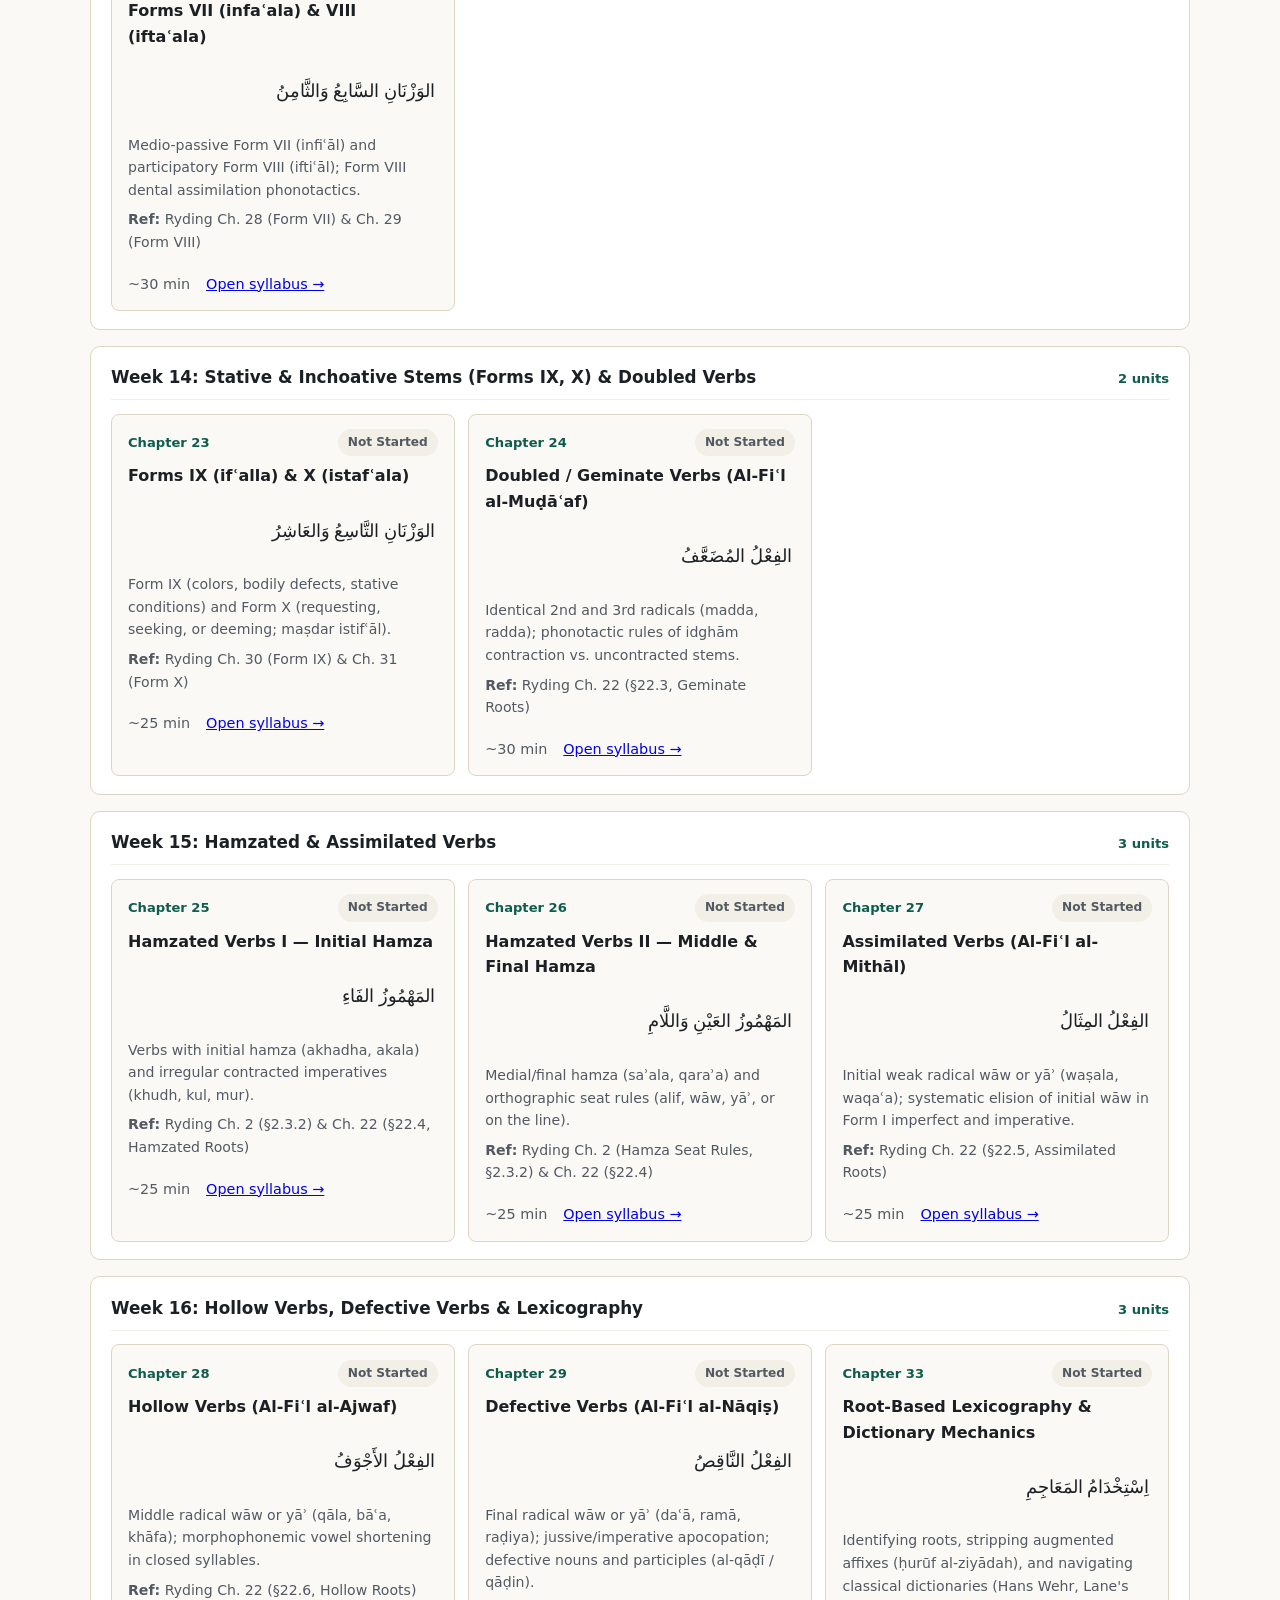
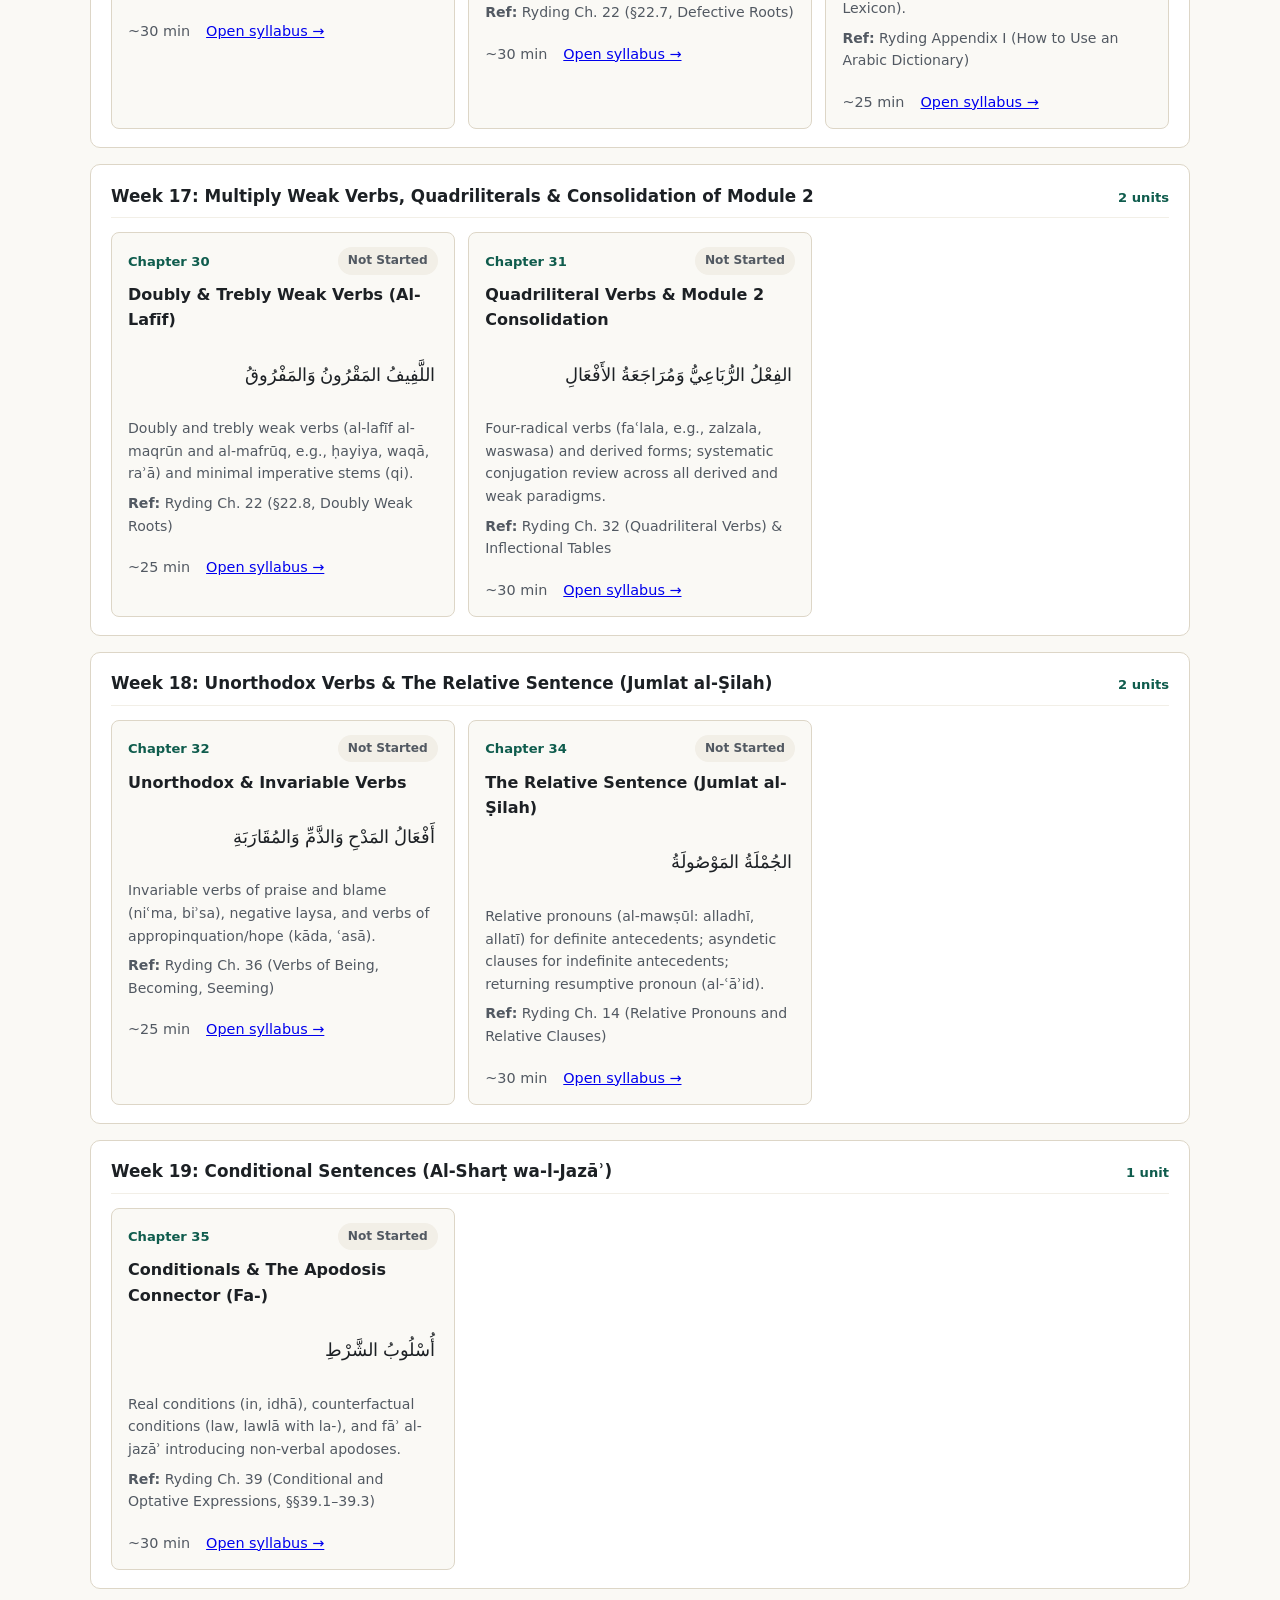
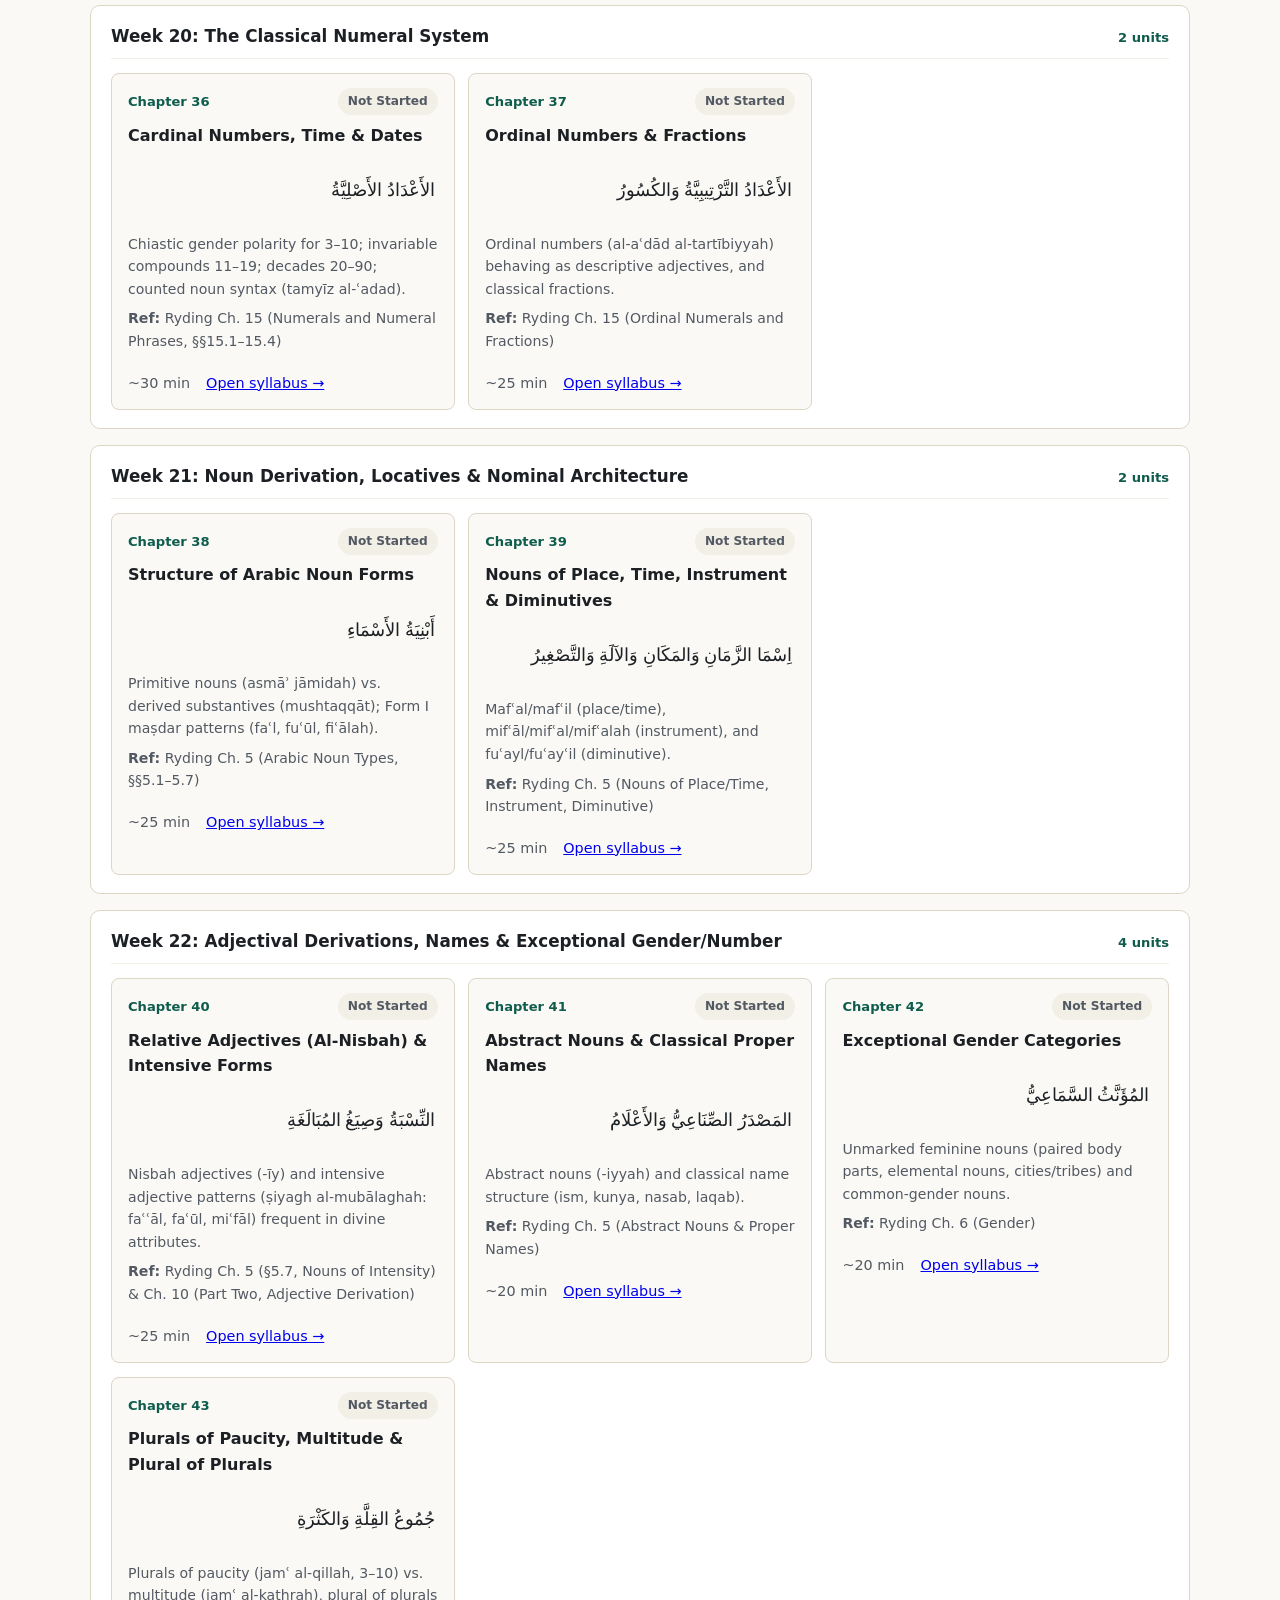
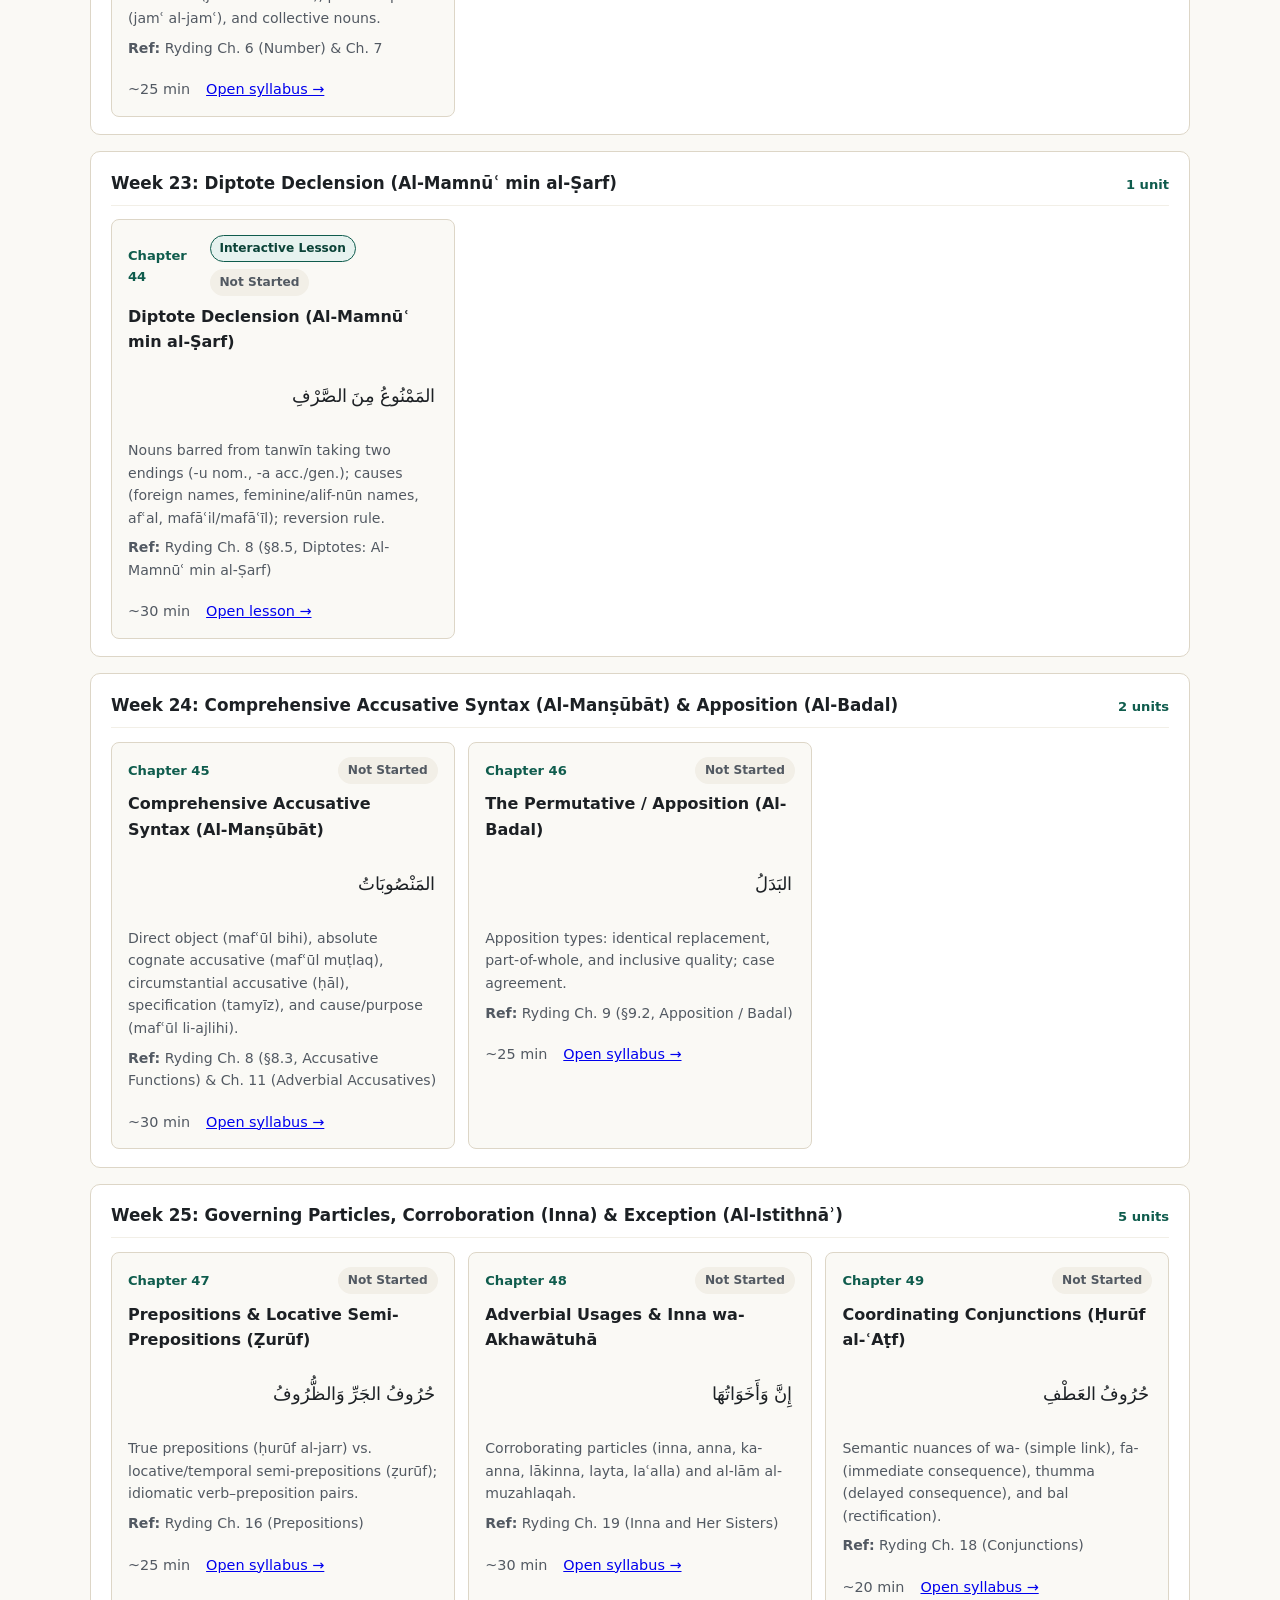
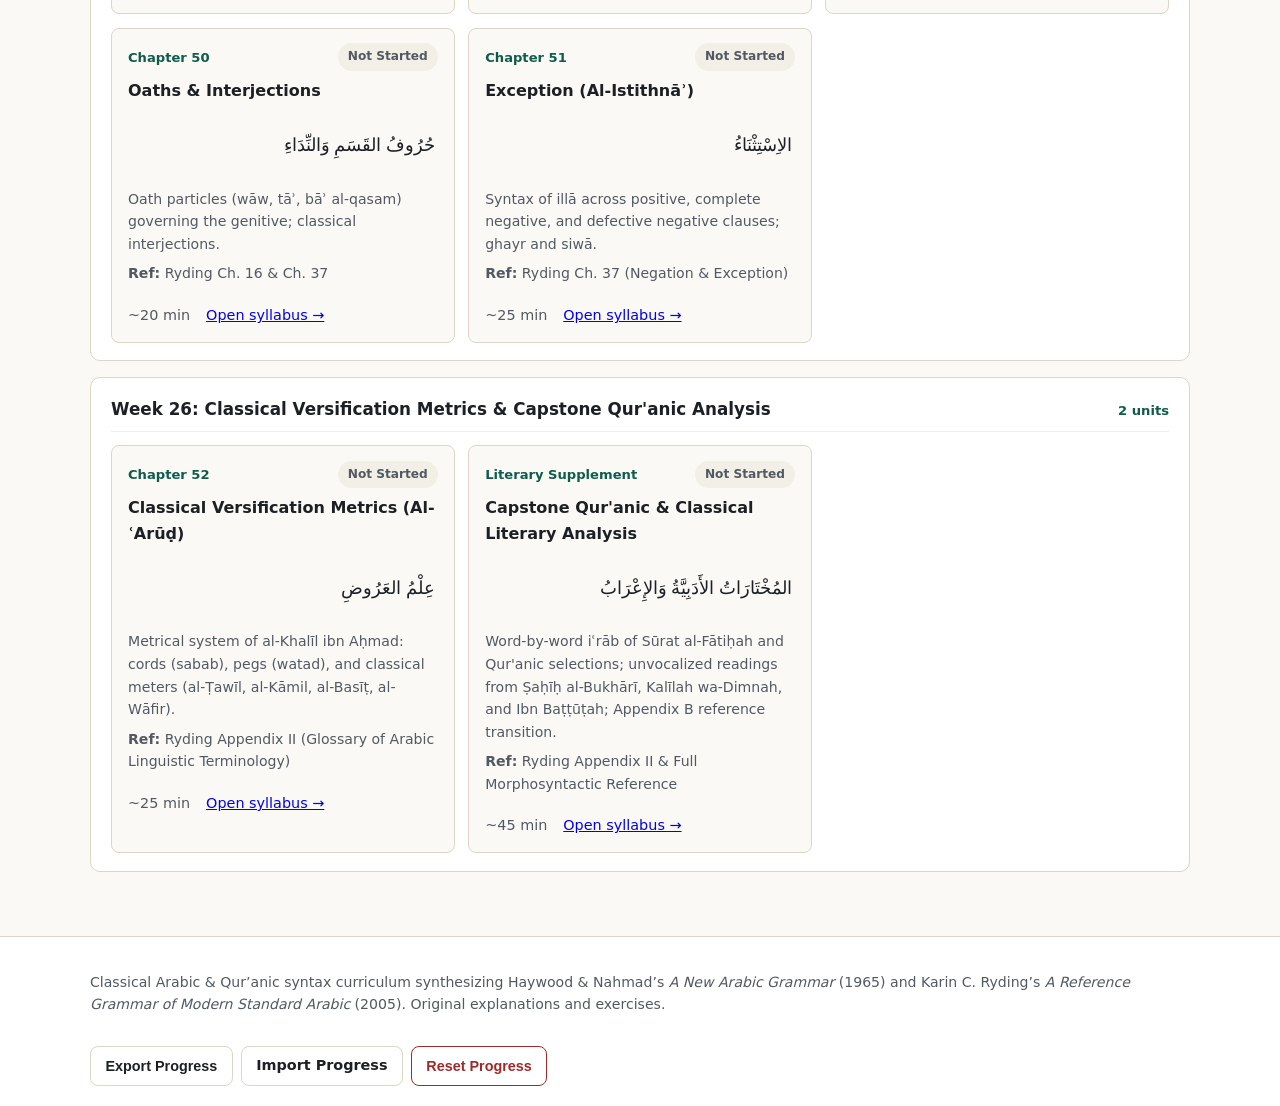
==== commit 24825a79: "Add Phase 6 Advanced Grammar Tools (Verb Forms, Conjugation, Roots, Irab Lab, Classical Reading)" ====
--- a/index.html
+++ b/index.html
@@ -28,6 +28,7 @@
         <a href="#/module/module-2" class="nav-link" data-nav="module-2">Module 2</a>
         <a href="#/module/module-3" class="nav-link" data-nav="module-3">Module 3</a>
         <a href="#/glossary" class="nav-link" data-nav="glossary">Glossary</a>
+        <a href="#/tools" class="nav-link" data-nav="tools">Grammar Tools</a>
         <a href="#/progress" class="nav-link" data-nav="progress">Progress &amp; Review</a>
       </nav>
     </div>
